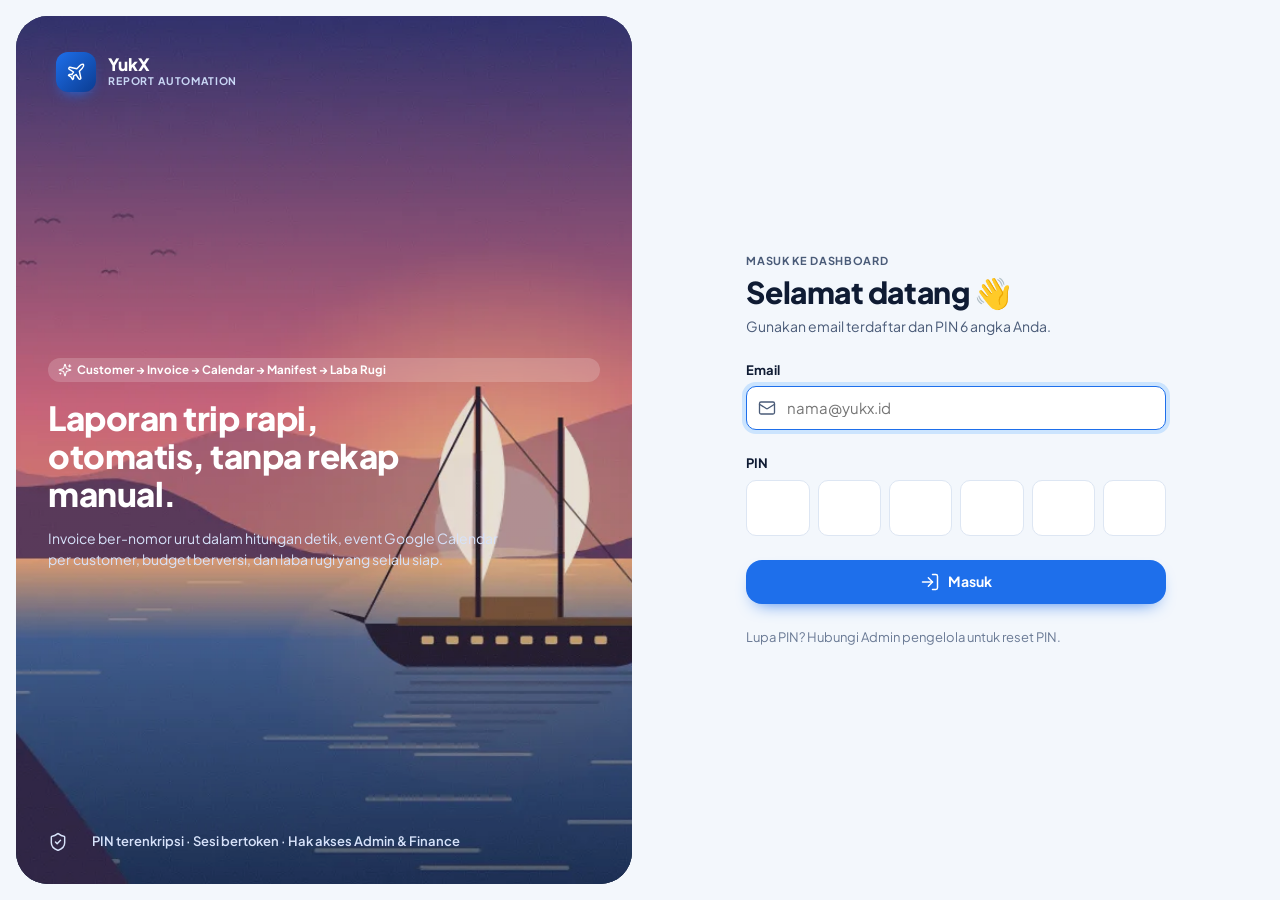
==== index.html @ 89c76a2f "first commit" ====
<!DOCTYPE html>
<html lang="id">
<head>
  <meta charset="utf-8">
  <meta name="viewport" content="width=device-width, initial-scale=1, viewport-fit=cover">
  <meta name="theme-color" content="#1E6FEB">
  <meta name="description" content="Otomatisasi Sistem Laporan YukX — customer, penjualan, invoice, Google Calendar, budget, manifest, rekap & laba rugi.">
  <title>YukX — Report Automation</title>
  <link rel="icon" id="favicon" href="assets/favicon.png">
  <link rel="apple-touch-icon" href="assets/apple-touch-icon.png">
  <!-- Tema terakhir diterapkan SEBELUM CSS lain → tidak ada kedip warna/font -->
  <script>
    (function () {
      try {
        var t = JSON.parse(localStorage.getItem('yukx:tema') || 'null'), r = document.documentElement;
        var g = localStorage.getItem('yukx:gelap');                       // belum memilih → ikuti tema perangkat
        if (g === null ? (!r.getAttribute('data-theme') && matchMedia('(prefers-color-scheme: dark)').matches) || r.getAttribute('data-theme') === 'dark' : JSON.parse(g)) r.setAttribute('data-theme', 'dark'); else r.setAttribute('data-theme', 'light');
        if (t && t.vars) {
          var gelap = r.getAttribute('data-theme') === 'dark';
          Object.keys(t.vars).forEach(function (k) { if (gelap && /--c-(bg|surface|text|text-muted|primary-tint|primary-tint-2|ink|ink-2)$/.test(k)) return; r.style.setProperty(k, t.vars[k]); });
          if (t.title) document.title = t.title;
          if (t.fav) document.getElementById('favicon').href = t.fav;
          (t.fonts || []).forEach(function (f) { if (f && f !== 'Plus Jakarta Sans') document.write('<link rel="stylesheet" href="https://fonts.googleapis.com/css2?family=' + f.replace(/\s/g, '+') + ':wght@400;500;600;700;800&display=swap">'); });
        }
      } catch (e) { }
    })();
  </script>
  <link rel="preconnect" href="https://fonts.googleapis.com">
  <link rel="preconnect" href="https://fonts.gstatic.com" crossorigin>
  <link rel="preconnect" href="https://script.google.com">
  <link rel="preconnect" href="https://script.googleusercontent.com" crossorigin>
  <link rel="stylesheet" href="https://fonts.googleapis.com/css2?family=Plus+Jakarta+Sans:wght@400;500;600;700;800&display=swap">
  <link rel="stylesheet" href="css/style.css?v=1.0.0">
</head>
<body>
  <div id="loader" role="status" aria-live="polite">
    <div class="loader__box">
      <div class="loader__logo"><svg viewBox="0 0 24 24" fill="none" stroke="currentColor" stroke-width="1.9" stroke-linecap="round" stroke-linejoin="round"><path d="M2 22h20"/><path d="M6.36 17.4 4 17l-2-4 1.1-.55a2 2 0 0 1 1.8 0l.17.1a2 2 0 0 0 1.8 0L8 12 5 6l.9-.45a2 2 0 0 1 2.09.2l4.02 3a2 2 0 0 0 2.1.2l4.19-2.06a2.41 2.41 0 0 1 1.73-.17L21 7a1.4 1.4 0 0 1 .87 1.99l-.38.76c-.23.46-.6.84-1.07 1.08L7.58 17.2a2 2 0 0 1-1.22.18Z"/></svg></div>
      <div class="loader__bar"><i></i></div>
      <div class="loader__text">Menyiapkan dashboard…</div>
    </div>
  </div>
  <div id="app" aria-busy="true"></div>
  <div id="toasts" aria-live="polite"></div>

  <script src="js/config.js?v=1.0.0" defer></script>
  <script src="js/icons.js?v=1.0.0" defer></script>
  <script src="js/engine.js?v=1.0.0" defer></script>
  <script src="js/qr.js?v=1.0.0" defer></script>
  <script src="js/core.js?v=1.0.0" defer></script>
  <script src="js/demo.js?v=1.0.0" defer></script>
  <script src="js/ui.js?v=1.0.0" defer></script>
  <script src="js/charts.js?v=1.0.0" defer></script>
  <script src="js/dokumen.js?v=1.0.0" defer></script>
  <script src="js/pages/dashboard.js?v=1.0.0" defer></script>
  <script src="js/pages/customer.js?v=1.0.0" defer></script>
  <script src="js/pages/penjualan.js?v=1.0.0" defer></script>
  <script src="js/pages/invoice.js?v=1.0.0" defer></script>
  <script src="js/pages/budget.js?v=1.0.0" defer></script>
  <script src="js/pages/manifest.js?v=1.0.0" defer></script>
  <script src="js/pages/rekap.js?v=1.0.0" defer></script>
  <script src="js/pages/labarugi.js?v=1.0.0" defer></script>
  <script src="js/pages/wa.js?v=1.0.0" defer></script>
  <script src="js/pages/pengaturan.js?v=1.0.0" defer></script>
  <script src="js/pages/log.js?v=1.0.0" defer></script>
  <script src="js/app.js?v=1.0.0" defer></script>
</body>
</html>
---- css/style.css ----
/* =====================================================================
   YukX — Otomatisasi Sistem Laporan · Design System "Bento Biru Trip"
   Semua nilai visual lewat token (CSS variable) agar ganti palet & font
   oleh Admin langsung berlaku tanpa muat ulang. Radius hanya 10/16/24,
   jarak kelipatan 4 px, teks minimal kontras 4.5:1.
   ===================================================================== */
:root{
  --c-primary:#1E6FEB; --c-primary-dark:#0B3C91; --c-primary-soft:#8EC5FF; --c-primary-hover:#1758BF;
  --c-primary-tint:#E8F1FE; --c-primary-tint-2:#D6E6FD;
  --c-bg:#F3F7FC; --c-surface:#FFFFFF; --c-surface-2:#F7FAFE; --c-text:#0F1B33; --c-text-muted:#4A5B78; --c-text-soft:#6A7A95;
  --c-border:#DDE6F3; --c-border-strong:#C9D6EA; --c-accent:#FFB547;
  --c-ok:#22B07D; --c-ok-text:#13774F; --c-ok-tint:rgba(34,176,125,.12);
  --c-warn:#B45309; --c-warn-tint:rgba(180,83,9,.12);
  --c-danger:#D12F3A; --c-danger-tint:rgba(209,47,58,.11);
  --c-ink:#14213D; --c-ink-2:#1E2B4A; --c-on-ink:#EAF0FF;
  --r-sm:10px; --r-md:16px; --r-lg:24px; --r-pill:999px;
  --s-1:4px; --s-2:8px; --s-3:12px; --s-4:16px; --s-5:24px; --s-6:32px; --s-7:40px; --s-8:48px;
  --font-body:'Plus Jakarta Sans',system-ui,-apple-system,'Segoe UI',sans-serif; --font-head:var(--font-body);
  --shadow-card:0 1px 2px rgba(15,27,51,.06),0 8px 24px rgba(15,27,51,.06);
  --shadow-pop:0 4px 6px -1px rgba(15,27,51,.07),0 16px 32px -4px rgba(15,27,51,.14);
  --shadow-hero:0 10px 30px -8px color-mix(in srgb,var(--c-primary) 55%,transparent);
  --ease:cubic-bezier(.22,.8,.28,1); --ease-spring:cubic-bezier(.34,1.56,.64,1);
  --sidebar-w:260px; --topbar-h:68px;
  --fs-xs:12px; --fs-sm:13px; --fs-md:14px; --fs-lg:16px;
  --fs-h1:clamp(22px,1.6vw + 14px,32px); --fs-stat:clamp(24px,1.1vw + 16px,32px);
  color-scheme:light;
}
:root[data-theme="dark"]{
  --c-bg:#0B1220; --c-surface:#121C2F; --c-surface-2:#16223A; --c-text:#E6ECF7; --c-text-muted:#A5B3CC; --c-text-soft:#8A99B5;
  --c-border:#23314D; --c-border-strong:#2E3E5E; --c-primary-tint:rgba(30,111,235,.16); --c-primary-tint-2:rgba(30,111,235,.26);
  --c-ink:#0E1730; --c-ink-2:#18264A; --c-ok-text:#4FD1A0; --c-warn:#F0A04B; --c-danger:#FF6B74;
  --shadow-card:0 1px 2px rgba(0,0,0,.4),0 8px 24px rgba(0,0,0,.25); --shadow-pop:0 16px 40px rgba(0,0,0,.5);
  color-scheme:dark;
}

/* ---------- Dasar ---------- */
*,*::before,*::after{box-sizing:border-box}
html{scrollbar-gutter:stable;-webkit-text-size-adjust:100%;text-size-adjust:100%}
body{margin:0;background:var(--c-bg);color:var(--c-text);font-family:var(--font-body);font-size:var(--fs-md);line-height:1.5;-webkit-font-smoothing:antialiased;min-height:100dvh;overflow-x:hidden}
h1,h2,h3,h4{font-family:var(--font-head);margin:0;letter-spacing:-.015em;color:var(--c-text)}
h1{font-size:var(--fs-h1);font-weight:800;line-height:1.15}
h2{font-size:clamp(16px,.5vw + 14px,20px);font-weight:700;line-height:1.3}
h3{font-size:16px;font-weight:700}
p{margin:0}
a{color:var(--c-primary);text-decoration:none}
button,input,select,textarea{font:inherit;color:inherit}
img{max-width:100%;display:block}
svg.i{width:20px;height:20px;flex:none;stroke-width:1.75}
.num,.tabular{font-variant-numeric:tabular-nums}
:focus-visible{outline:3px solid color-mix(in srgb,var(--c-primary-soft) 80%,transparent);outline-offset:2px;border-radius:var(--r-sm)}
::selection{background:var(--c-primary);color:#fff}
.sr-only{position:absolute;width:1px;height:1px;overflow:hidden;clip:rect(0 0 0 0);white-space:nowrap}
.label{font-size:11px;font-weight:700;letter-spacing:.06em;text-transform:uppercase;color:var(--c-text-muted)}
.muted{color:var(--c-text-muted)} .soft{color:var(--c-text-soft)} .ok{color:var(--c-ok-text)} .warn{color:var(--c-warn)} .danger{color:var(--c-danger)} .primary{color:var(--c-primary)}
.truncate{white-space:nowrap;overflow:hidden;text-overflow:ellipsis;min-width:0}
.clamp-2{display:-webkit-box;-webkit-line-clamp:2;-webkit-box-orient:vertical;overflow:hidden}
.row{display:flex;align-items:center;gap:var(--s-3);min-width:0}
.row__text{flex:1 1 auto;min-width:0}
.stack{display:flex;flex-direction:column;gap:var(--s-2);min-width:0}
.between{display:flex;align-items:center;justify-content:space-between;gap:var(--s-3);min-width:0}
.wrap{flex-wrap:wrap}
.grow{flex:1 1 auto;min-width:0}
.mono{font-family:ui-monospace,'SF Mono','Cascadia Code',Menlo,monospace;font-size:.92em;letter-spacing:-.01em}
.hide-sm{} .only-sm{display:none}

/* ---------- Loader (fixed di atas app — tidak menggantikan) ---------- */
#loader{position:fixed;inset:0;z-index:9999;display:grid;place-items:center;background:var(--c-bg);transition:opacity .35s var(--ease),visibility .35s}
#loader.out{opacity:0;visibility:hidden;pointer-events:none}
.loader__box{display:flex;flex-direction:column;align-items:center;gap:var(--s-4)}
.loader__logo{width:56px;height:56px;border-radius:var(--r-md);background:linear-gradient(135deg,var(--c-primary),var(--c-primary-dark));display:grid;place-items:center;box-shadow:var(--shadow-hero);animation:pulse 1.4s var(--ease) infinite}
.loader__logo svg{width:28px;height:28px;color:#fff}
.loader__bar{width:140px;height:4px;border-radius:4px;background:var(--c-border);overflow:hidden}
.loader__bar i{display:block;height:100%;width:40%;border-radius:4px;background:var(--c-primary);animation:slide 1.1s var(--ease) infinite}
.loader__text{font-size:var(--fs-sm);color:var(--c-text-muted);font-weight:600}
@keyframes pulse{50%{transform:scale(.94)}}
@keyframes slide{0%{transform:translateX(-110%)}100%{transform:translateX(260%)}}
#app{opacity:0;transform:translateY(6px);transition:opacity .4s var(--ease),transform .4s var(--ease)}
#app.ready{opacity:1;transform:none}

/* ---------- Shell ---------- */
.app{display:grid;grid-template-columns:var(--sidebar-w) minmax(0,1fr);min-height:100dvh}
.sidebar{position:sticky;top:0;height:100dvh;padding:var(--s-4);display:flex;flex-direction:column;gap:var(--s-4);z-index:40}
.sidebar__card{flex:1;background:var(--c-surface);border:1px solid var(--c-border);border-radius:var(--r-lg);box-shadow:var(--shadow-card);display:flex;flex-direction:column;padding:var(--s-4);gap:var(--s-4);min-height:0;overflow:hidden}
.brand{display:flex;align-items:center;gap:var(--s-3);padding:var(--s-1) var(--s-2);min-width:0}
.brand__logo{width:40px;height:40px;border-radius:12px;flex:none;object-fit:cover;background:linear-gradient(135deg,var(--c-primary),var(--c-primary-dark));display:grid;place-items:center;color:#fff;box-shadow:0 6px 14px -6px var(--c-primary)}
.brand__logo img{width:40px;height:40px;border-radius:12px;object-fit:cover}
.brand__name{font-family:var(--font-head);font-weight:800;font-size:17px;line-height:1.1}
.brand__tag{font-size:10.5px;font-weight:700;letter-spacing:.08em;text-transform:uppercase;color:var(--c-text-muted)}
.nav{display:flex;flex-direction:column;gap:2px;overflow-y:auto;min-height:0;margin:0 calc(var(--s-2) * -1);padding:0 var(--s-2)}
.nav__group{margin:var(--s-3) var(--s-3) var(--s-1)}
.nav a{display:flex;align-items:center;gap:var(--s-3);min-height:44px;padding:0 var(--s-3);border-radius:var(--r-md);color:var(--c-text-muted);font-weight:600;font-size:var(--fs-md);transition:background .18s var(--ease),color .18s var(--ease),transform .18s var(--ease);position:relative}
.nav a:hover{background:var(--c-primary-tint);color:var(--c-text)}
.nav a:active{transform:scale(.98)}
.nav a.on{background:var(--c-primary);color:#fff;box-shadow:0 8px 18px -10px var(--c-primary)}
.nav a.on svg{stroke-width:2.1}
.nav a .count{margin-left:auto;min-width:22px;height:22px;padding:0 6px;border-radius:var(--r-pill);background:var(--c-danger);color:#fff;font-size:11px;font-weight:700;display:grid;place-items:center}
.nav a.on .count{background:#fff;color:var(--c-primary)}
.live-card{margin-top:auto;border-radius:var(--r-md);background:var(--c-ink);color:var(--c-on-ink);padding:var(--s-3) var(--s-4);display:flex;flex-direction:column;gap:2px;cursor:pointer;transition:transform .18s var(--ease)}
.live-card:hover{transform:translateY(-2px)}
.live-card .label{color:var(--c-primary-soft)}
.live-card b{font-weight:700;font-size:15px;color:#fff}
.live-card small{color:#B9C6E4;font-size:12px}
.dot{width:8px;height:8px;border-radius:50%;background:var(--c-ok);display:inline-block;flex:none}
.dot.pulse{box-shadow:0 0 0 0 rgba(34,176,125,.6);animation:ping 1.8s infinite}
@keyframes ping{70%{box-shadow:0 0 0 8px rgba(34,176,125,0)}100%{box-shadow:0 0 0 0 rgba(34,176,125,0)}}
.logout{display:flex;align-items:center;justify-content:center;gap:var(--s-2);min-height:44px;border:0;background:none;color:var(--c-danger);font-weight:600;border-radius:var(--r-md);cursor:pointer;transition:background .18s}
.logout:hover{background:var(--c-danger-tint)}

.main{min-width:0;display:flex;flex-direction:column}
.topbar{position:sticky;top:0;z-index:30;height:var(--topbar-h);display:flex;align-items:center;gap:var(--s-4);padding:0 var(--s-5);background:color-mix(in srgb,var(--c-bg) 82%,transparent);backdrop-filter:saturate(1.4) blur(14px);-webkit-backdrop-filter:saturate(1.4) blur(14px);border-bottom:1px solid transparent;transition:border-color .2s}
.topbar.scrolled{border-bottom-color:var(--c-border)}
.search-btn{flex:1;max-width:460px;display:flex;align-items:center;gap:var(--s-2);height:44px;padding:0 var(--s-3);border:1px solid var(--c-border);background:var(--c-surface);border-radius:var(--r-md);color:var(--c-text-muted);cursor:pointer;text-align:left;transition:border-color .18s,box-shadow .18s;min-width:0}
.search-btn:hover{border-color:var(--c-primary-soft);box-shadow:0 0 0 4px var(--c-primary-tint)}
.search-btn span{flex:1}
kbd{font-family:inherit;font-size:11px;font-weight:700;padding:2px 7px;border-radius:6px;background:var(--c-bg);border:1px solid var(--c-border);color:var(--c-text-muted)}
.top-actions{margin-left:auto;display:flex;align-items:center;gap:var(--s-2)}
.icon-btn{position:relative;width:44px;height:44px;display:grid;place-items:center;border-radius:var(--r-md);border:1px solid transparent;background:none;color:var(--c-text-muted);cursor:pointer;transition:background .18s,color .18s,transform .15s}
.icon-btn:hover{background:var(--c-surface);border-color:var(--c-border);color:var(--c-text)}
.icon-btn:active{transform:scale(.94)}
.icon-btn .badge-dot{position:absolute;top:9px;right:9px;min-width:16px;height:16px;padding:0 4px;border-radius:8px;background:var(--c-danger);color:#fff;font-size:10px;font-weight:800;display:grid;place-items:center;border:2px solid var(--c-bg)}
.me{display:flex;align-items:center;gap:var(--s-2);padding:4px 6px 4px 4px;border-radius:var(--r-pill);border:1px solid transparent;background:none;cursor:pointer;transition:background .18s,border-color .18s;min-width:0}
.me:hover{background:var(--c-surface);border-color:var(--c-border)}
.me__txt{display:flex;flex-direction:column;text-align:left;line-height:1.2;min-width:0}
.me__txt b{font-size:var(--fs-sm)} .me__txt small{font-size:11.5px;color:var(--c-primary);font-weight:700}
.avatar{width:36px;height:36px;border-radius:50%;flex:none;display:grid;place-items:center;font-weight:800;font-size:13px;background:var(--c-primary-tint-2);color:var(--c-primary-dark);overflow:hidden}
.avatar img{width:100%;height:100%;object-fit:cover}
.avatar.lg{width:64px;height:64px;font-size:22px;border-radius:18px}
.avatar.sm{width:30px;height:30px;font-size:11px}
:root[data-theme="dark"] .avatar{color:var(--c-primary-soft)}
.av-1{background:#E3EDFF;color:#1648A8}.av-2{background:#FDEBDD;color:#9A4310}.av-3{background:#E1F5EC;color:#11684A}.av-4{background:#F1E7FB;color:#6A2D9A}.av-5{background:#FFF2CC;color:#7A5300}.av-6{background:#FDE4E6;color:#A21F2B}
:root[data-theme="dark"] [class*="av-"]{filter:saturate(.9) brightness(.92)}

#view{padding:var(--s-2) var(--s-5) var(--s-7);min-width:0;flex:1}
.page-head{display:flex;flex-wrap:wrap;align-items:flex-end;justify-content:space-between;gap:var(--s-4);margin-bottom:var(--s-5)}
.page-head__txt{min-width:0;flex:1 1 380px;display:flex;flex-direction:column;gap:var(--s-1)}
.page-head__txt p{color:var(--c-text-muted);max-width:68ch}
.crumbs{display:flex;align-items:center;gap:6px;flex-wrap:wrap}
.crumbs .label:last-child{color:var(--c-primary)}
.toolbar{display:flex;flex-wrap:wrap;gap:var(--s-2);align-items:center}

/* ---------- Bento & kartu ---------- */
.bento{display:grid;gap:var(--s-4);grid-template-columns:repeat(auto-fit,minmax(min(100%,220px),1fr))}
.grid-12{display:grid;gap:var(--s-4);grid-template-columns:repeat(12,minmax(0,1fr))}
.span-3{grid-column:span 3}.span-4{grid-column:span 4}.span-5{grid-column:span 5}.span-6{grid-column:span 6}.span-7{grid-column:span 7}.span-8{grid-column:span 8}.span-9{grid-column:span 9}.span-12{grid-column:span 12}
.card{background:var(--c-surface);border:1px solid var(--c-border);border-radius:var(--r-lg);padding:var(--s-5);box-shadow:var(--shadow-card);min-width:0;position:relative}
.card--flat{box-shadow:none}
.card--tight{padding:var(--s-4)}
.card--pad0{padding:0;overflow:hidden}
.card__head{display:flex;align-items:flex-start;justify-content:space-between;gap:var(--s-3);margin-bottom:var(--s-4);min-width:0}
.card__title{display:flex;flex-direction:column;gap:2px;min-width:0}
.card__title h2,.card__title h3{display:flex;align-items:center;gap:var(--s-2)}
.card__title p{color:var(--c-text-muted);font-size:var(--fs-sm)}
.lift{transition:transform .2s var(--ease),box-shadow .2s var(--ease),border-color .2s}
.lift:hover{transform:translateY(-3px);box-shadow:var(--shadow-pop);border-color:var(--c-border-strong)}
.press:active{transform:scale(.985)}
.ic-box{width:44px;height:44px;border-radius:14px;display:grid;place-items:center;flex:none;background:var(--c-primary-tint);color:var(--c-primary)}
.ic-box.warn{background:var(--c-warn-tint);color:var(--c-warn)} .ic-box.ok{background:var(--c-ok-tint);color:var(--c-ok-text)} .ic-box.danger{background:var(--c-danger-tint);color:var(--c-danger)}

.stat{display:flex;flex-direction:column;justify-content:space-between;gap:var(--s-3);min-height:156px}
.stat__top{display:flex;justify-content:space-between;gap:var(--s-3);align-items:flex-start;min-width:0}
.stat__title{display:flex;flex-direction:column;gap:2px;min-width:0}
.stat__title b{font-size:15px;font-weight:700;line-height:1.3}
.stat__val{font-family:var(--font-head);font-size:var(--fs-stat);font-weight:800;letter-spacing:-.02em;line-height:1.1;font-variant-numeric:tabular-nums;white-space:nowrap;overflow:hidden;text-overflow:ellipsis}
.stat__val small{font-size:15px;font-weight:600;color:var(--c-text-muted);letter-spacing:0}
.stat__foot{display:flex;align-items:center;justify-content:space-between;gap:var(--s-2);flex-wrap:wrap;font-size:var(--fs-sm);color:var(--c-text-muted)}
.stat--hero{background:radial-gradient(120% 120% at 100% 0%,color-mix(in srgb,var(--c-primary-soft) 45%,transparent),transparent 55%),linear-gradient(140deg,var(--c-primary),color-mix(in srgb,var(--c-primary) 70%,var(--c-primary-dark)));border-color:transparent;color:#fff;box-shadow:var(--shadow-hero);overflow:hidden}
.stat--hero::after{content:"";position:absolute;right:-40px;bottom:-60px;width:180px;height:180px;border-radius:50%;border:28px solid rgba(255,255,255,.07)}
.stat--hero .label,.stat--hero .stat__title b,.stat--hero .stat__foot{color:rgba(255,255,255,.92)}
.stat--hero .stat__val{color:#fff}
.round-ic{width:40px;height:40px;border-radius:50%;display:grid;place-items:center;flex:none;background:rgba(255,255,255,.18);color:#fff;transition:transform .2s var(--ease)}
.stat--hero:hover .round-ic{transform:rotate(45deg)}
.stat--ink{background:linear-gradient(160deg,var(--c-ink-2),var(--c-ink));border-color:transparent;color:var(--c-on-ink)}
.stat--ink h2,.stat--ink h3,.stat--ink b{color:#fff}
.stat--ink .label{color:var(--c-primary-soft)}
.stat--ink .muted{color:#B5C3E3}

/* ---------- Badge / chip / pill ---------- */
.badge{display:inline-flex;align-items:center;gap:5px;height:24px;padding:0 10px;border-radius:var(--r-pill);font-size:11.5px;font-weight:700;white-space:nowrap;background:var(--c-primary-tint);color:var(--c-primary-dark);max-width:100%}
:where(:root[data-theme="dark"]) .badge{color:var(--c-primary-soft)}
.badge svg{width:14px;height:14px}
.badge.ok{background:var(--c-ok-tint);color:var(--c-ok-text)} .badge.warn{background:var(--c-warn-tint);color:var(--c-warn)} .badge.danger{background:var(--c-danger-tint);color:var(--c-danger)}
.badge.neutral{background:var(--c-bg);color:var(--c-text-muted);border:1px solid var(--c-border)} .badge.solid{background:var(--c-primary);color:#fff} .badge.ink{background:var(--c-ink);color:#fff}
.badge.glass{background:rgba(255,255,255,.18);color:#fff;backdrop-filter:blur(6px)}
.badge.accent{background:var(--c-accent);color:#3B2600}
.badge .dot{width:6px;height:6px}
.chips{display:flex;gap:var(--s-2);flex-wrap:wrap}
.chip{display:inline-flex;align-items:center;gap:6px;min-height:36px;padding:0 14px;border-radius:var(--r-pill);border:1px solid var(--c-border);background:var(--c-surface);color:var(--c-text-muted);font-weight:600;font-size:var(--fs-sm);cursor:pointer;white-space:nowrap;transition:all .18s var(--ease)}
.chip:hover{border-color:var(--c-primary-soft);color:var(--c-text)}
.chip:active{transform:scale(.96)}
.chip.on{background:var(--c-primary);border-color:var(--c-primary);color:#fff;box-shadow:0 6px 14px -8px var(--c-primary)}
.chip .n{font-size:11px;padding:1px 7px;border-radius:var(--r-pill);background:var(--c-bg);color:var(--c-text-muted)}
.chip.on .n{background:rgba(255,255,255,.22);color:#fff}
.chips-scroll{display:flex;gap:var(--s-2);overflow-x:auto;scrollbar-width:none;padding-bottom:2px;margin-bottom:-2px}
.chips-scroll::-webkit-scrollbar{display:none}
.status-pill{display:inline-flex;align-items:center;gap:6px;height:36px;padding:0 14px;border-radius:var(--r-pill);background:var(--c-surface);border:1px solid var(--c-border);font-size:var(--fs-sm);font-weight:600;white-space:nowrap}

/* ---------- Tombol ---------- */
.btn{display:inline-flex;align-items:center;justify-content:center;gap:var(--s-2);min-height:44px;padding:0 var(--s-4);border-radius:var(--r-md);border:1px solid transparent;font-weight:700;font-size:var(--fs-md);white-space:nowrap;cursor:pointer;transition:background .18s var(--ease),color .18s,box-shadow .18s,transform .15s var(--ease),border-color .18s;text-decoration:none;user-select:none;-webkit-tap-highlight-color:transparent}
.btn:hover{transform:translateY(-1px)}
.btn:active{transform:scale(.97)}
.btn[disabled],.btn.is-disabled{opacity:.5;pointer-events:none}
.btn--primary{background:var(--c-primary);color:#fff;box-shadow:0 8px 18px -10px var(--c-primary)}
.btn--primary:hover{background:var(--c-primary-hover);box-shadow:0 12px 22px -10px var(--c-primary)}
.btn--soft{background:var(--c-primary-tint);color:var(--c-primary-dark);border-color:var(--c-primary-tint-2)}
:root[data-theme="dark"] .btn--soft{color:var(--c-primary-soft)}
.btn--soft:hover{background:var(--c-primary-tint-2)}
.btn--ghost{background:var(--c-surface);color:var(--c-text);border-color:var(--c-border)}
.btn--ghost:hover{border-color:var(--c-border-strong);background:var(--c-surface-2)}
.btn--plain{background:none;color:var(--c-text-muted)} .btn--plain:hover{color:var(--c-text);background:var(--c-primary-tint)}
.btn--danger{background:var(--c-danger);color:#fff} .btn--danger-ghost{background:var(--c-danger-tint);color:var(--c-danger)}
.btn--ok{background:var(--c-ok);color:#06301F} .btn--ok:hover{filter:brightness(1.05)}
.btn--white{background:#fff;color:var(--c-ink);}
.btn--sm{min-height:36px;padding:0 12px;font-size:var(--fs-sm);border-radius:var(--r-sm)}
.btn--block{width:100%}
.btn--icon{width:44px;padding:0}
.btn--sm.btn--icon{width:36px}
.btn .spin{animation:spin 1s linear infinite}
@keyframes spin{to{transform:rotate(360deg)}}
.btn.loading{pointer-events:none;opacity:.85}
.seg{display:inline-grid;grid-auto-flow:column;grid-auto-columns:1fr;gap:4px;padding:4px;background:var(--c-bg);border:1px solid var(--c-border);border-radius:var(--r-md)}
.seg button{min-height:36px;padding:0 14px;border:0;border-radius:12px;background:none;color:var(--c-text-muted);font-weight:700;font-size:var(--fs-sm);cursor:pointer;white-space:nowrap;display:inline-flex;align-items:center;justify-content:center;gap:6px;transition:all .18s var(--ease)}
.seg button:hover{color:var(--c-text)}
.seg button.on{background:var(--c-surface);color:var(--c-primary);box-shadow:0 1px 2px rgba(15,27,51,.1),0 4px 10px -4px rgba(15,27,51,.15)}
.seg--primary button.on{background:var(--c-primary);color:#fff}
.seg--block{display:grid;width:100%}

/* ---------- Form ---------- */
.form{display:grid;grid-template-columns:repeat(2,minmax(0,1fr));gap:var(--s-4)}
.field{display:flex;flex-direction:column;gap:6px;min-width:0}
.field--full{grid-column:1 / -1}
.field > label,.field-label{font-size:var(--fs-sm);font-weight:700;color:var(--c-text);display:flex;justify-content:space-between;gap:var(--s-2)}
.field .req{color:var(--c-danger)}
.field .help{font-size:12px;color:var(--c-text-muted)}
.field .err{font-size:12px;color:var(--c-danger);font-weight:600}
.input,.select,.textarea{width:100%;min-height:44px;padding:0 var(--s-3);border:1px solid var(--c-border);border-radius:var(--r-sm);background:var(--c-surface);color:var(--c-text);font-size:15px;transition:border-color .15s,box-shadow .15s;min-width:0}
.textarea{padding:var(--s-3);min-height:96px;resize:vertical;line-height:1.5}
.select{appearance:none;-webkit-appearance:none;padding-right:38px;background-image:url("data:image/svg+xml,%3Csvg xmlns='http://www.w3.org/2000/svg' width='20' height='20' viewBox='0 0 24 24' fill='none' stroke='%234A5B78' stroke-width='2' stroke-linecap='round' stroke-linejoin='round'%3E%3Cpath d='m6 9 6 6 6-6'/%3E%3C/svg%3E");background-repeat:no-repeat;background-position:right 10px center;cursor:pointer}
.input:hover,.select:hover,.textarea:hover{border-color:var(--c-border-strong)}
.input:focus,.select:focus,.textarea:focus{outline:none;border-color:var(--c-primary);box-shadow:0 0 0 4px color-mix(in srgb,var(--c-primary-soft) 40%,transparent)}
.input.is-err{border-color:var(--c-danger)}
.input-ic{position:relative;min-width:0}
.input-ic > svg{position:absolute;left:12px;top:50%;transform:translateY(-50%);color:var(--c-text-muted);pointer-events:none;width:18px;height:18px}
.input-ic .input{padding-left:40px}
.input-group{display:flex;min-width:0}
.input-group .addon{display:flex;align-items:center;padding:0 12px;border:1px solid var(--c-border);border-right:0;border-radius:var(--r-sm) 0 0 var(--r-sm);background:var(--c-bg);color:var(--c-text-muted);font-weight:700;font-size:var(--fs-sm)}
.input-group .input{border-radius:0 var(--r-sm) var(--r-sm) 0}
.check{display:flex;align-items:center;gap:10px;min-height:44px;cursor:pointer;font-weight:600}
.check input{width:20px;height:20px;accent-color:var(--c-primary)}
.switch{position:relative;display:inline-flex;align-items:center;gap:var(--s-3);cursor:pointer;min-height:44px;font-weight:600}
.switch input{position:absolute;opacity:0;width:0;height:0}
.switch .track{width:46px;height:26px;border-radius:13px;background:var(--c-border-strong);position:relative;transition:background .2s;flex:none}
.switch .track::after{content:"";position:absolute;top:3px;left:3px;width:20px;height:20px;border-radius:50%;background:#fff;box-shadow:0 1px 3px rgba(0,0,0,.25);transition:transform .25s var(--ease-spring)}
.switch input:checked + .track{background:var(--c-ok)}
.switch input:checked + .track::after{transform:translateX(20px)}
.switch input:focus-visible + .track{outline:3px solid var(--c-primary-soft);outline-offset:2px}
.pin-boxes{display:grid;grid-template-columns:repeat(6,minmax(0,1fr));gap:var(--s-2)}
.pin-boxes input{height:56px;text-align:center;font-size:24px;font-weight:800;border:1px solid var(--c-border);border-radius:var(--r-sm);background:var(--c-surface);min-width:0;transition:border-color .15s,box-shadow .15s,transform .15s}
.pin-boxes input:focus{outline:none;border-color:var(--c-primary);box-shadow:0 0 0 4px color-mix(in srgb,var(--c-primary-soft) 40%,transparent);transform:translateY(-2px)}
.shake{animation:shake .4s}
@keyframes shake{20%,60%{transform:translateX(-6px)}40%,80%{transform:translateX(6px)}}
.drop{border:2px dashed var(--c-border-strong);border-radius:var(--r-md);padding:var(--s-5);display:flex;flex-direction:column;align-items:center;gap:var(--s-2);text-align:center;color:var(--c-text-muted);cursor:pointer;transition:all .2s;background:var(--c-surface-2)}
.drop:hover,.drop.over{border-color:var(--c-primary);background:var(--c-primary-tint);color:var(--c-primary)}

/* ---------- Tabel → kartu di ponsel ---------- */
.table-wrap{overflow-x:auto;border-radius:var(--r-lg);border:1px solid var(--c-border);background:var(--c-surface)}
.card .table-wrap{border-radius:var(--r-md)}
.card--pad0 .table-wrap{border:0;border-radius:0}
table{width:100%;border-collapse:collapse;min-width:680px}
thead th{position:sticky;top:0;background:var(--c-surface-2);font-size:11px;font-weight:700;letter-spacing:.06em;text-transform:uppercase;color:var(--c-text-muted);text-align:left;padding:12px var(--s-4);border-bottom:1px solid var(--c-border);white-space:nowrap}
tbody td{padding:14px var(--s-4);border-bottom:1px solid var(--c-border);vertical-align:middle;font-size:var(--fs-md)}
tbody tr{transition:background .15s}
tbody tr:hover{background:color-mix(in srgb,var(--c-primary) 4%,transparent)}
tbody tr.click{cursor:pointer}
tbody tr:last-child td{border-bottom:0}
tfoot td{padding:14px var(--s-4);background:var(--c-primary-tint);font-weight:800;border-top:1px solid var(--c-border)}
td.num,th.num{text-align:right;font-variant-numeric:tabular-nums;white-space:nowrap}
td.center,th.center{text-align:center}
td .sub{display:block;font-size:12px;color:var(--c-text-muted);font-weight:500}
.cell-main{display:flex;align-items:center;gap:var(--s-3);min-width:0}
.cell-main b{display:block;font-weight:700}
.row-group td{background:var(--c-primary-tint);font-weight:800;color:var(--c-primary-dark);font-size:var(--fs-sm)}
:root[data-theme="dark"] .row-group td{color:var(--c-primary-soft)}
.empty{display:flex;flex-direction:column;align-items:center;gap:var(--s-2);padding:var(--s-7) var(--s-4);text-align:center;color:var(--c-text-muted)}
.empty .ic-box{width:56px;height:56px;border-radius:18px}
.empty b{color:var(--c-text);font-size:15px}

/* ---------- Progress ---------- */
.progress{height:8px;border-radius:8px;background:var(--c-primary-tint);overflow:hidden}
.progress > i{display:block;height:100%;border-radius:8px;background:var(--c-primary);transform-origin:left;animation:grow-x .8s var(--ease) both}
.progress.ok > i{background:var(--c-ok)} .progress.warn > i{background:var(--c-warn)} .progress.thin{height:6px}
@keyframes grow-x{from{transform:scaleX(0)}}

/* ---------- Tabs ---------- */
.tabs{display:flex;gap:var(--s-1);border-bottom:1px solid var(--c-border);margin-bottom:var(--s-4);overflow-x:auto;scrollbar-width:none}
.tabs::-webkit-scrollbar{display:none}
.tabs button{position:relative;min-height:44px;padding:0 var(--s-3);border:0;background:none;color:var(--c-text-muted);font-weight:700;font-size:var(--fs-sm);cursor:pointer;white-space:nowrap;display:inline-flex;align-items:center;gap:6px;transition:color .18s}
.tabs button:hover{color:var(--c-text)}
.tabs button.on{color:var(--c-primary)}
.tabs button.on::after{content:"";position:absolute;left:8px;right:8px;bottom:-1px;height:3px;border-radius:3px 3px 0 0;background:var(--c-primary);animation:grow-x .3s var(--ease)}

/* ---------- Modal / sheet / drawer ---------- */
.scrim{position:fixed;inset:0;z-index:200;background:rgba(15,27,51,.42);backdrop-filter:blur(8px);-webkit-backdrop-filter:blur(8px);opacity:0;transition:opacity .25s var(--ease)}
.scrim.show{opacity:1}
.modal{position:fixed;z-index:210;left:50%;top:50%;width:min(640px,calc(100vw - 32px));max-height:calc(100dvh - 48px);display:flex;flex-direction:column;background:var(--c-surface);border:1px solid var(--c-border);border-radius:var(--r-lg);box-shadow:var(--shadow-pop);transform:translate(-50%,-46%) scale(.97);opacity:0;transition:transform .3s var(--ease),opacity .25s var(--ease)}
.modal.show{transform:translate(-50%,-50%) scale(1);opacity:1}
.modal--lg{width:min(920px,calc(100vw - 32px))} .modal--xl{width:min(1120px,calc(100vw - 32px))} .modal--sm{width:min(440px,calc(100vw - 32px))}
.modal__head{display:flex;align-items:flex-start;justify-content:space-between;gap:var(--s-3);padding:var(--s-5) var(--s-5) var(--s-3)}
.modal__head h2{font-size:19px}
.modal__head p{color:var(--c-text-muted);font-size:var(--fs-sm);margin-top:2px}
.modal__body{padding:var(--s-2) var(--s-5) var(--s-5);overflow-y:auto;min-height:0}
.modal__foot{display:flex;flex-wrap:wrap;justify-content:flex-end;gap:var(--s-2);padding:var(--s-4) var(--s-5);border-top:1px solid var(--c-border);background:var(--c-surface-2);border-radius:0 0 var(--r-lg) var(--r-lg)}
.grabber{display:none}
.drawer{position:fixed;z-index:210;top:0;right:0;bottom:0;width:min(480px,100vw);background:var(--c-bg);border-left:1px solid var(--c-border);box-shadow:var(--shadow-pop);display:flex;flex-direction:column;transform:translateX(104%);transition:transform .35s var(--ease)}
.drawer.show{transform:none}
.drawer__body{flex:1;overflow-y:auto;padding:var(--s-4);display:flex;flex-direction:column;gap:var(--s-3);min-height:0}
.drawer__head{background:var(--c-surface);padding:var(--s-5);border-bottom:1px solid var(--c-border)}
.drawer__foot{display:flex;gap:var(--s-2);padding:var(--s-4);border-top:1px solid var(--c-border);background:var(--c-surface)}
.drawer__foot .btn{flex:1}
.popover{position:fixed;z-index:220;min-width:260px;max-width:min(380px,calc(100vw - 24px));background:var(--c-surface);border:1px solid var(--c-border);border-radius:var(--r-md);box-shadow:var(--shadow-pop);padding:var(--s-2);opacity:0;transform:translateY(-6px) scale(.98);transform-origin:top right;transition:opacity .18s,transform .2s var(--ease)}
.popover.show{opacity:1;transform:none}
.menu-item{display:flex;align-items:center;gap:var(--s-3);width:100%;min-height:44px;padding:0 var(--s-3);border:0;background:none;border-radius:var(--r-sm);cursor:pointer;text-align:left;font-weight:600;color:var(--c-text);transition:background .15s}
.menu-item:hover{background:var(--c-primary-tint)}
.menu-item.danger{color:var(--c-danger)}

/* ---------- Toast ---------- */
#toasts{position:fixed;z-index:300;right:var(--s-5);bottom:var(--s-5);display:flex;flex-direction:column;gap:var(--s-2);align-items:flex-end;pointer-events:none}
.toast{pointer-events:auto;display:flex;align-items:flex-start;gap:var(--s-3);max-width:min(420px,calc(100vw - 32px));padding:14px var(--s-4);border-radius:var(--r-md);background:var(--c-ink);color:#fff;box-shadow:var(--shadow-pop);animation:toast-in .35s var(--ease-spring) both;font-size:var(--fs-md);font-weight:600}
.toast.out{animation:toast-out .25s var(--ease) both}
.toast svg{flex:none;margin-top:1px}
.toast.ok svg{color:#4FD1A0} .toast.err svg{color:#FF8A92} .toast.warn svg{color:#FFC27A} .toast.info svg{color:var(--c-primary-soft)}
@keyframes toast-in{from{opacity:0;transform:translateY(16px) scale(.96)}}
@keyframes toast-out{to{opacity:0;transform:translateY(10px)}}

/* ---------- Command palette ---------- */
.cmdk{position:fixed;z-index:230;left:50%;top:12vh;width:min(620px,calc(100vw - 24px));transform:translateX(-50%) translateY(-8px);opacity:0;background:var(--c-surface);border:1px solid var(--c-border);border-radius:var(--r-lg);box-shadow:var(--shadow-pop);overflow:hidden;transition:opacity .2s,transform .25s var(--ease)}
.cmdk.show{opacity:1;transform:translateX(-50%)}
.cmdk__input{display:flex;align-items:center;gap:var(--s-3);padding:0 var(--s-4);border-bottom:1px solid var(--c-border)}
.cmdk__input input{flex:1;height:56px;border:0;background:none;font-size:16px;outline:none;min-width:0}
.cmdk__list{max-height:min(60vh,460px);overflow-y:auto;padding:var(--s-2)}
.cmdk__item{display:flex;align-items:center;gap:var(--s-3);min-height:48px;padding:6px var(--s-3);border-radius:var(--r-sm);cursor:pointer;min-width:0}
.cmdk__item.on,.cmdk__item:hover{background:var(--c-primary-tint)}
.cmdk__item small{color:var(--c-text-muted)}
.cmdk__group{padding:var(--s-2) var(--s-3) 4px}

/* ---------- Bottom nav (ponsel) ---------- */
.bottom-nav{display:none}
.mobile-top{display:none}

/* ---------- Grafik ---------- */
.chart-box{position:relative;width:100%;aspect-ratio:16/8;min-height:200px}
.chart-box svg{width:100%;height:100%;overflow:visible}
.bar-grow{transform-box:fill-box;transform-origin:bottom;animation:grow-y .9s var(--ease) both}
@keyframes grow-y{from{transform:scaleY(0)}}
.legend{display:flex;flex-wrap:wrap;gap:var(--s-4);font-size:12.5px;font-weight:600;color:var(--c-text-muted)}
.legend i{display:inline-block;width:12px;height:12px;border-radius:4px;margin-right:6px;vertical-align:-1px}
.gauge{display:flex;flex-direction:column;align-items:center}
.gauge svg{width:100%;max-width:240px;height:auto}
.gauge__val{margin-top:-58px;text-align:center}
.gauge__val b{font-family:var(--font-head);font-size:34px;font-weight:800;letter-spacing:-.02em;font-variant-numeric:tabular-nums}
.chart-tip{position:absolute;pointer-events:none;background:var(--c-ink);color:#fff;font-size:12px;font-weight:600;padding:8px 10px;border-radius:10px;box-shadow:var(--shadow-pop);transform:translate(-50%,-110%);white-space:nowrap;opacity:0;transition:opacity .15s;z-index:5}
.chart-tip.show{opacity:1}
.hbar{display:flex;flex-direction:column;gap:6px}
.hbar__top{display:flex;justify-content:space-between;gap:var(--s-2);font-size:var(--fs-sm);font-weight:600;min-width:0}

/* ---------- Kanban ---------- */
.kanban{display:grid;grid-template-columns:repeat(4,minmax(260px,1fr));gap:var(--s-4);align-items:start;overflow-x:auto;padding-bottom:var(--s-2)}
.kcol{display:flex;flex-direction:column;gap:var(--s-3);min-width:0;border-radius:var(--r-lg);padding:var(--s-2);transition:background .2s,outline-color .2s;outline:2px dashed transparent;outline-offset:-2px}
.kcol.over{background:var(--c-primary-tint);outline-color:var(--c-primary-soft)}
.kcol__head{display:flex;align-items:center;gap:var(--s-2);background:var(--c-surface);border:1px solid var(--c-border);border-radius:var(--r-md);padding:var(--s-3) var(--s-4);box-shadow:var(--shadow-card)}
.kcol__head b{flex:1;font-size:15px}
.kcol__head .n{min-width:24px;height:24px;border-radius:12px;display:grid;place-items:center;font-size:12px;font-weight:800;background:var(--c-bg)}
.kcol__head small{font-weight:700;color:var(--c-text-muted);font-variant-numeric:tabular-nums;white-space:nowrap}
.kcard{background:var(--c-surface);border:1px solid var(--c-border);border-radius:var(--r-lg);padding:var(--s-4);box-shadow:var(--shadow-card);display:flex;flex-direction:column;gap:var(--s-3);cursor:grab;transition:transform .2s var(--ease),box-shadow .2s,opacity .2s;min-width:0}
.kcard:hover{transform:translateY(-2px);box-shadow:var(--shadow-pop)}
.kcard.dragging{opacity:.45;transform:rotate(1.5deg) scale(.98)}
.kcard.flash{animation:flash 1.2s var(--ease)}
@keyframes flash{0%{box-shadow:0 0 0 0 color-mix(in srgb,var(--c-primary) 50%,transparent)}100%{box-shadow:0 0 0 14px transparent}}
.kv{display:grid;grid-template-columns:auto 1fr;gap:4px var(--s-3);font-size:var(--fs-sm);background:var(--c-surface-2);border:1px solid var(--c-border);border-radius:var(--r-md);padding:var(--s-3)}
.kv dt{color:var(--c-text-muted)} .kv dd{margin:0;text-align:right;font-weight:700;font-variant-numeric:tabular-nums;white-space:nowrap}
.note{display:flex;align-items:flex-start;gap:var(--s-2);padding:10px var(--s-3);border-radius:var(--r-md);font-size:var(--fs-sm);font-weight:600;background:var(--c-primary-tint);color:var(--c-primary-dark)}
:where(:root[data-theme="dark"]) .note{color:var(--c-primary-soft)}
.note.warn{background:var(--c-warn-tint);color:var(--c-warn)} .note.ok{background:var(--c-ok-tint);color:var(--c-ok-text)} .note.danger{background:var(--c-danger-tint);color:var(--c-danger)}
.note svg{width:18px;height:18px;flex:none;margin-top:1px}

/* ---------- Timeline ---------- */
.timeline{display:flex;flex-direction:column;position:relative;padding-left:22px}
.timeline::before{content:"";position:absolute;left:7px;top:6px;bottom:6px;width:2px;background:var(--c-border)}
.tl{position:relative;padding:0 0 var(--s-4)}
.tl::before{content:"";position:absolute;left:-20px;top:4px;width:14px;height:14px;border-radius:50%;background:var(--c-surface);border:3px solid var(--c-primary-soft)}
.tl.on::before{border-color:var(--c-ok);background:var(--c-ok)}
.tl.mute::before{border-color:var(--c-border-strong)}
.tl b{font-size:var(--fs-md)} .tl small{display:block;color:var(--c-text-muted);font-size:12px}
.quote{margin-top:6px;padding:10px 12px;border-radius:var(--r-sm);background:var(--c-surface-2);border:1px solid var(--c-border);font-size:var(--fs-sm);color:var(--c-text-muted)}

/* ---------- Kartu trip & foto ---------- */
.trip-thumb{width:56px;height:56px;border-radius:14px;object-fit:cover;flex:none;background:var(--c-primary-tint)}
.trip-thumb.sm{width:40px;height:40px;border-radius:12px}
.trip-thumb.lg{width:100%;height:auto;aspect-ratio:3/2;border-radius:var(--r-md)}
.countdown{display:grid;grid-template-columns:1fr auto 1fr auto 1fr;align-items:center;gap:var(--s-2);background:rgba(255,255,255,.06);border:1px solid rgba(255,255,255,.1);border-radius:var(--r-md);padding:var(--s-3)}
.countdown div{display:flex;flex-direction:column;align-items:center}
.countdown b{font-family:var(--font-head);font-size:30px;font-weight:800;color:#fff;font-variant-numeric:tabular-nums;line-height:1}
.countdown small{font-size:10.5px;font-weight:700;letter-spacing:.08em;color:#AFC0E6;margin-top:4px}
.countdown .sep{color:var(--c-primary-soft);font-weight:800;font-size:22px;animation:blink 1s steps(2) infinite}
@keyframes blink{50%{opacity:.25}}
.hatch{background-image:repeating-linear-gradient(135deg,color-mix(in srgb,var(--c-primary) 30%,transparent) 0 2px,transparent 2px 7px)}

/* ---------- Kertas A4 (invoice/manifest) ---------- */
.paper-stage{background:color-mix(in srgb,var(--c-primary-tint-2) 60%,var(--c-bg));border-radius:28px;padding:var(--s-5);overflow:auto;display:flex;justify-content:center;min-height:400px}
.paper{width:794px;max-width:none;background:#fff;color:#0F1B33;border-radius:12px;box-shadow:0 20px 50px -20px rgba(15,27,51,.35);padding:48px 52px;font-size:13px;line-height:1.5;position:relative;transform-origin:top center;transition:transform .25s var(--ease)}
.paper *{color:inherit}
.paper .muted{color:#4A5B78}
.paper h1{font-size:34px;letter-spacing:.02em;color:#0F1B33}
.paper table{min-width:0;font-size:12.5px}
.paper thead th{position:static;background:#EAF2FF;color:#0F1B33;padding:9px 12px}
.paper tbody td{padding:10px 12px;border-bottom:1px solid #E6ECF5}
.paper .wm{position:absolute;right:56px;top:150px;font-size:76px;font-weight:900;letter-spacing:.12em;color:#1E6FEB;opacity:.05;transform:rotate(-15deg);pointer-events:none}
.paper .box{background:#F5F8FD;border-radius:12px;padding:14px}
.paper .tot{background:#EAF2FF;border-radius:12px;padding:12px 14px}
.paper .stamp{width:64px;height:64px;border-radius:50%;border:2px dashed rgba(30,111,235,.45);display:grid;place-items:center;text-align:center;font-size:7px;font-weight:900;color:#1E6FEB;transform:rotate(-12deg)}
.paper .lunas{position:absolute;right:64px;top:176px;border:3px solid #22B07D;color:#16855C;font-weight:900;font-size:20px;letter-spacing:.15em;padding:4px 14px;border-radius:10px;transform:rotate(8deg);opacity:.85}
.qr svg{width:84px;height:84px}

/* ---------- Skeleton ---------- */
.sk{position:relative;overflow:hidden;background:var(--c-border);border-radius:var(--r-sm)}
.sk::after{content:"";position:absolute;inset:0;background:linear-gradient(90deg,transparent,rgba(255,255,255,.55),transparent);animation:shimmer 1.3s infinite;transform:translateX(-100%)}
@keyframes shimmer{to{transform:translateX(100%)}}

/* ---------- Login ---------- */
.login{min-height:100dvh;display:grid;grid-template-columns:minmax(0,1.05fr) minmax(0,1fr);gap:0}
.login__art{position:relative;margin:var(--s-4);border-radius:32px;overflow:hidden;background:var(--c-ink);color:#fff;display:flex;flex-direction:column;justify-content:space-between;padding:var(--s-6);min-height:calc(100dvh - 32px)}
.login__art img.bg{position:absolute;inset:0;width:100%;height:100%;object-fit:cover;opacity:.9}
.login__art::after{content:"";position:absolute;inset:0;background:linear-gradient(180deg,rgba(11,27,61,.15),rgba(11,27,61,.82))}
.login__art > *{position:relative;z-index:1}
.login__art h1{color:#fff;font-size:clamp(28px,2.6vw,44px);max-width:16ch}
.login__art p{color:#D7E2FA;max-width:46ch}
.login__form{display:flex;align-items:center;justify-content:center;padding:var(--s-6) var(--s-5)}
.login__card{width:min(420px,100%);display:flex;flex-direction:column;gap:var(--s-5)}
.demo-acc{display:grid;grid-template-columns:1fr 1fr;gap:var(--s-2)}
.demo-acc button{display:flex;align-items:center;gap:var(--s-2);text-align:left;padding:var(--s-3);border:1px solid var(--c-border);border-radius:var(--r-md);background:var(--c-surface);cursor:pointer;transition:all .18s var(--ease);min-width:0}
.demo-acc button:hover{border-color:var(--c-primary);transform:translateY(-2px);box-shadow:var(--shadow-card)}
.demo-banner{display:flex;align-items:center;gap:var(--s-2);justify-content:center;padding:6px var(--s-3);background:var(--c-accent);color:#3B2600;font-size:12.5px;font-weight:700;text-align:center}

/* ---------- Animasi masuk ---------- */
.enter > *{animation:fade-up .5s var(--ease) both}
.enter > *:nth-child(2){animation-delay:.05s}.enter > *:nth-child(3){animation-delay:.1s}.enter > *:nth-child(4){animation-delay:.15s}.enter > *:nth-child(5){animation-delay:.2s}.enter > *:nth-child(6){animation-delay:.25s}.enter > *:nth-child(n+7){animation-delay:.3s}
.stagger > *{animation:fade-up .45s var(--ease) both}
.stagger > *:nth-child(2){animation-delay:.04s}.stagger > *:nth-child(3){animation-delay:.08s}.stagger > *:nth-child(4){animation-delay:.12s}.stagger > *:nth-child(5){animation-delay:.16s}.stagger > *:nth-child(6){animation-delay:.2s}.stagger > *:nth-child(n+7){animation-delay:.24s}
@keyframes fade-up{from{opacity:0;transform:translateY(10px)}}
.fade{animation:fade .3s var(--ease) both}
@keyframes fade{from{opacity:0}}

/* ---------- Responsif ---------- */
@media (max-width:1280px){ .span-xl-12{grid-column:span 12} .span-xl-6{grid-column:span 6} }
@media (max-width:1100px){ .span-lg-12{grid-column:span 12} .span-lg-6{grid-column:span 6} }
@media (max-width:1024px){
  :root{--sidebar-w:92px}
  .sidebar{padding:var(--s-3)}
  .sidebar__card{padding:var(--s-3) var(--s-2);align-items:center}
  .brand__txt,.nav__group,.nav a span,.live-card,.logout span{display:none}
  .nav{margin:0;padding:0;width:100%}
  .nav a{justify-content:center;padding:0;width:52px;height:48px;margin:0 auto}
  .nav a .count{position:absolute;top:2px;right:2px;min-width:18px;height:18px;font-size:10px;margin:0}
  .nav a::after{content:attr(data-tip);position:absolute;left:calc(100% + 10px);top:50%;transform:translate(-4px,-50%);opacity:0;pointer-events:none;background:var(--c-ink);color:#fff;font-size:12px;font-weight:700;padding:6px 10px;border-radius:8px;white-space:nowrap;transition:opacity .15s,transform .15s;z-index:50}
  .nav a:hover::after{opacity:1;transform:translate(0,-50%)}
  .span-md-12{grid-column:span 12} .span-md-6{grid-column:span 6}
  .grid-12 > [class*="span-"]:not(.keep){grid-column:span 12}
  .grid-12 > .span-md-6{grid-column:span 6}
}
@media (max-width:720px){
  :root{--topbar-h:60px}
  body{font-size:15px}
  .app{grid-template-columns:1fr;padding-bottom:calc(76px + env(safe-area-inset-bottom))}
  .sidebar{display:none}
  .topbar{padding:0 var(--s-4);gap:var(--s-2)}
  .search-btn{flex:0 0 44px;width:44px;padding:0;justify-content:center;border-radius:var(--r-md)}
  .search-btn span,.search-btn kbd,.me__txt,.hide-sm{display:none !important}
  .only-sm{display:initial}
  .mobile-top{display:flex;align-items:center;gap:var(--s-2);min-width:0;flex:1}
  .mobile-top .brand__logo{width:36px;height:36px;border-radius:11px}
  #view{padding:var(--s-1) var(--s-4) var(--s-6)}
  .page-head{margin-bottom:var(--s-4)}
  .page-head .toolbar{width:100%;min-width:0}
  .toolbar > *{max-width:100%}
  .seg{max-width:100%;overflow-x:auto;grid-auto-columns:max-content;scrollbar-width:none}
  .seg::-webkit-scrollbar{display:none}
  .card{padding:var(--s-4);border-radius:20px}
  .stat{min-height:132px}
  .form{grid-template-columns:1fr}
  .grid-12 > [class*="span-"],.grid-12 > .span-md-6{grid-column:span 12}
  .bento.two-sm{grid-template-columns:repeat(2,minmax(0,1fr))}
  .bento.two-sm .stat{min-height:118px}
  .bento.two-sm .stat--hero,.bento.two-sm .full-sm{grid-column:1 / -1}
  .bottom-nav{position:fixed;z-index:60;left:0;right:0;bottom:0;display:grid;grid-template-columns:repeat(5,1fr);padding:6px 6px calc(6px + env(safe-area-inset-bottom));background:color-mix(in srgb,var(--c-surface) 94%,transparent);backdrop-filter:blur(14px);-webkit-backdrop-filter:blur(14px);border-top:1px solid var(--c-border)}
  .bottom-nav a,.bottom-nav button{display:flex;flex-direction:column;align-items:center;justify-content:center;gap:3px;min-height:56px;border:0;background:none;color:var(--c-text-muted);font-size:11px;font-weight:700;border-radius:14px;cursor:pointer;position:relative}
  .bottom-nav .pill{display:grid;place-items:center;width:52px;height:30px;border-radius:15px;transition:background .2s}
  .bottom-nav .on{color:var(--c-primary)}
  .bottom-nav .on .pill{background:var(--c-primary-tint-2)}
  .bottom-nav .count{position:absolute;top:4px;left:calc(50% + 8px);min-width:16px;height:16px;border-radius:8px;background:var(--c-danger);color:#fff;font-size:10px;display:grid;place-items:center;padding:0 4px}
  table,thead,tbody,tr,td,tfoot{display:block;min-width:0}
  table{min-width:0}
  thead{display:none}
  .table-wrap{border-radius:var(--r-md);overflow:visible;border:0;background:none}
  .card .table-wrap,.card--pad0 .table-wrap{border:0}
  tbody{display:flex;flex-direction:column;gap:var(--s-2)}
  tbody tr{border:1px solid var(--c-border);border-radius:var(--r-md);background:var(--c-surface);padding:var(--s-2) var(--s-3)}
  .card--pad0 tbody{padding:var(--s-3)}
  tbody td{display:flex;justify-content:space-between;align-items:center;gap:var(--s-3);border:0;padding:8px 0;text-align:right;min-width:0}
  tbody td::before{content:attr(data-label);color:var(--c-text-muted);font-weight:600;font-size:12.5px;text-align:left;flex:none;max-width:45%}
  tbody td[data-label=""]::before,tbody td.main::before{display:none}
  tbody td.main{justify-content:flex-start;text-align:left;border-bottom:1px solid var(--c-border);padding-bottom:10px;margin-bottom:2px}
  tbody td.num{white-space:normal}
  tr.row-group{background:var(--c-primary-tint);border-color:transparent}
  tr.row-group td{background:none;padding:4px 0}
  tfoot tr{border-radius:var(--r-md);overflow:hidden}
  tfoot td{display:flex;justify-content:space-between}
  tfoot td::before{content:attr(data-label);font-weight:600}
  .modal{left:0;right:0;top:auto;bottom:0;width:100%;max-height:92dvh;border-radius:24px 24px 0 0;transform:translateY(100%);border-bottom:0}
  .modal.show{transform:none}
  .modal--lg,.modal--xl,.modal--sm{width:100%}
  .grabber{display:block;width:44px;height:5px;border-radius:3px;background:var(--c-border-strong);margin:10px auto 0}
  .modal__head{padding:var(--s-3) var(--s-4) var(--s-2)}
  .modal__body{padding:var(--s-2) var(--s-4) var(--s-4)}
  .modal__foot{padding:var(--s-3) var(--s-4) calc(var(--s-3) + env(safe-area-inset-bottom));border-radius:0}
  .modal__foot .btn{flex:1}
  .drawer{width:100vw}
  #toasts{left:var(--s-4);right:var(--s-4);bottom:calc(84px + env(safe-area-inset-bottom));align-items:stretch}
  .toast{max-width:none}
  .kanban{grid-template-columns:repeat(4,minmax(82vw,1fr));scroll-snap-type:x mandatory;margin:0 calc(var(--s-4) * -1);padding:0 var(--s-4) var(--s-2)}
  .kcol{scroll-snap-align:start}
  .paper-stage{padding:var(--s-3);border-radius:20px}
  .login{grid-template-columns:1fr}
  .login__art{min-height:220px;margin:var(--s-3);border-radius:24px;padding:var(--s-5)}
  .login__art .hide-sm{display:none}
  .login__form{padding:var(--s-2) var(--s-4) var(--s-6);align-items:flex-start}
  .stat__val{font-size:clamp(22px,6.4vw,28px)}
  .seg button{padding:0 10px}
}
@media (max-width:380px){ .bento.two-sm{grid-template-columns:1fr} }
@media (prefers-reduced-motion:reduce){*,*::before,*::after{animation:none !important;transition:none !important;scroll-behavior:auto !important}}

/* ---------- Cetak (invoice/manifest/laporan) ---------- */
@media print{
  @page{size:A4;margin:12mm}
  body{background:#fff}
  body > *:not(.print-root){display:none !important}
  .print-root{display:block !important}
  .print-root .paper{box-shadow:none;border-radius:0;padding:0;width:100%;transform:none !important}
}
.print-root{display:none}
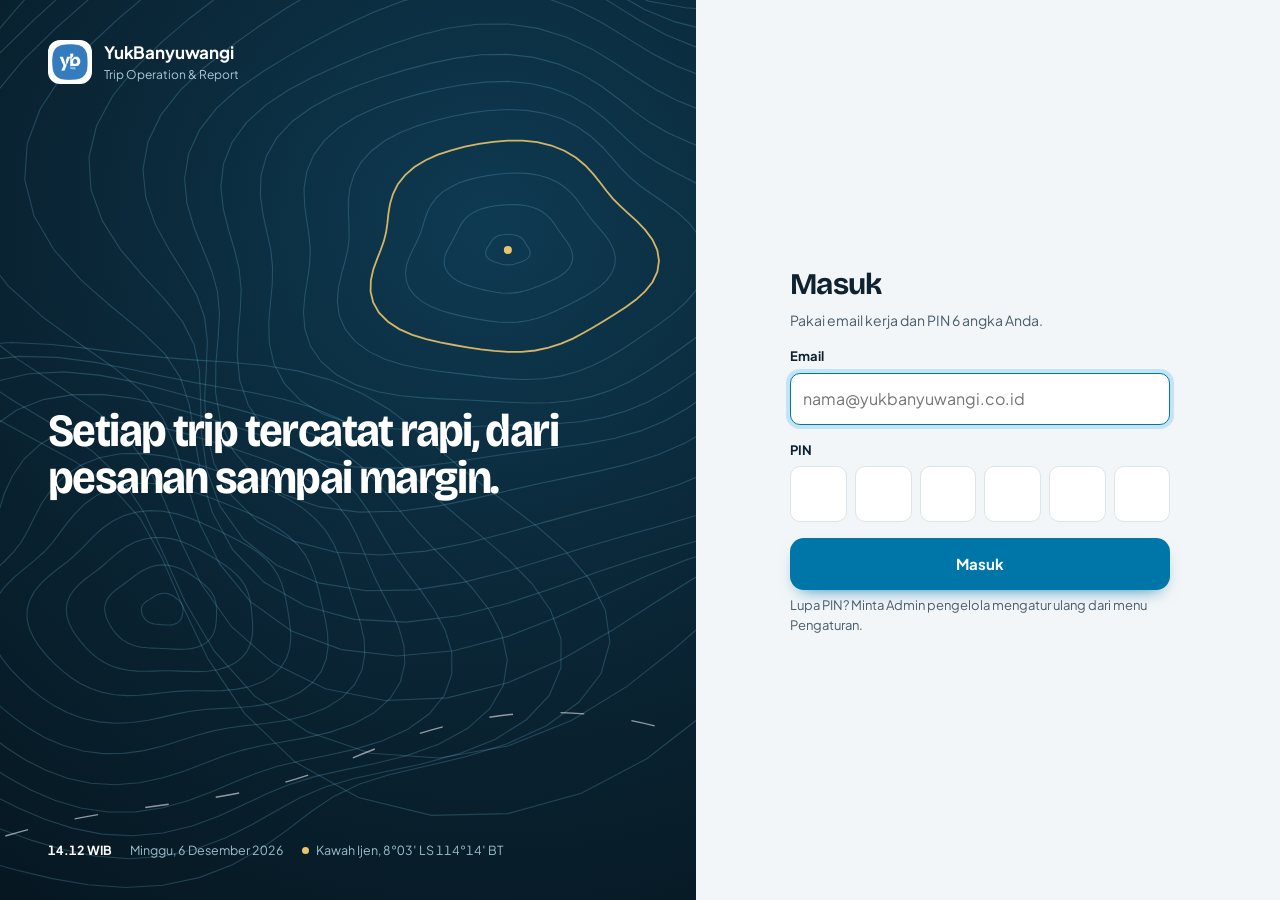
==== commit 39d30d22: "Versi 3" ====
--- a/index.html
+++ b/index.html
@@ -3,24 +3,24 @@
 <head>
   <meta charset="utf-8">
   <meta name="viewport" content="width=device-width, initial-scale=1, viewport-fit=cover">
-  <meta name="theme-color" content="#1E6FEB">
-  <meta name="description" content="Otomatisasi Sistem Laporan YukX — customer, penjualan, invoice, Google Calendar, budget, manifest, rekap & laba rugi.">
-  <title>YukX — Report Automation</title>
+  <meta name="theme-color" content="#0076A8">
+  <meta name="description" content="YukBanyuwangi — operasional & laporan trip: data pemesanan (Google Sheets), kalkulasi budget, manifest Tim Lapang, Google Calendar, invoice, tagihan, rekap, laba rugi & report.">
+  <title>YukBanyuwangi — Trip Operation &amp; Report</title>
   <link rel="icon" id="favicon" href="assets/favicon.png">
   <link rel="apple-touch-icon" href="assets/apple-touch-icon.png">
   <!-- Tema terakhir diterapkan SEBELUM CSS lain → tidak ada kedip warna/font -->
   <script>
     (function () {
       try {
-        var t = JSON.parse(localStorage.getItem('yukx:tema') || 'null'), r = document.documentElement;
-        var g = localStorage.getItem('yukx:gelap');                       // belum memilih → ikuti tema perangkat
-        if (g === null ? (!r.getAttribute('data-theme') && matchMedia('(prefers-color-scheme: dark)').matches) || r.getAttribute('data-theme') === 'dark' : JSON.parse(g)) r.setAttribute('data-theme', 'dark'); else r.setAttribute('data-theme', 'light');
+        var t = JSON.parse(localStorage.getItem('yb:tema') || 'null'), r = document.documentElement;
+        var g = localStorage.getItem('yb:gelap');
+        if (g === null ? matchMedia('(prefers-color-scheme: dark)').matches : JSON.parse(g)) r.setAttribute('data-theme', 'dark'); else r.setAttribute('data-theme', 'light');
         if (t && t.vars) {
           var gelap = r.getAttribute('data-theme') === 'dark';
           Object.keys(t.vars).forEach(function (k) { if (gelap && /--c-(bg|surface|text|text-muted|primary-tint|primary-tint-2|ink|ink-2)$/.test(k)) return; r.style.setProperty(k, t.vars[k]); });
           if (t.title) document.title = t.title;
           if (t.fav) document.getElementById('favicon').href = t.fav;
-          (t.fonts || []).forEach(function (f) { if (f && f !== 'Plus Jakarta Sans') document.write('<link rel="stylesheet" href="https://fonts.googleapis.com/css2?family=' + f.replace(/\s/g, '+') + ':wght@400;500;600;700;800&display=swap">'); });
+          (t.fonts || []).forEach(function (f) { if (f && !/^(Plus Jakarta Sans|Bricolage Grotesque)$/.test(f)) document.write('<link rel="stylesheet" href="https://fonts.googleapis.com/css2?family=' + f.replace(/\s/g, '+') + ':wght@400;500;600;700;800&display=swap">'); });
         }
       } catch (e) { }
     })();
@@ -29,40 +29,41 @@
   <link rel="preconnect" href="https://fonts.gstatic.com" crossorigin>
   <link rel="preconnect" href="https://script.google.com">
   <link rel="preconnect" href="https://script.googleusercontent.com" crossorigin>
-  <link rel="stylesheet" href="https://fonts.googleapis.com/css2?family=Plus+Jakarta+Sans:wght@400;500;600;700;800&display=swap">
-  <link rel="stylesheet" href="css/style.css?v=1.0.0">
+  <link rel="stylesheet" href="https://fonts.googleapis.com/css2?family=Bricolage+Grotesque:opsz,wdth,wght@12..96,75..100,600..800&family=Plus+Jakarta+Sans:wght@400;500;600;700;800&display=swap">
+  <link rel="stylesheet" href="css/style.css?v=2.0.0">
 </head>
 <body>
   <div id="loader" role="status" aria-live="polite">
     <div class="loader__box">
-      <div class="loader__logo"><svg viewBox="0 0 24 24" fill="none" stroke="currentColor" stroke-width="1.9" stroke-linecap="round" stroke-linejoin="round"><path d="M2 22h20"/><path d="M6.36 17.4 4 17l-2-4 1.1-.55a2 2 0 0 1 1.8 0l.17.1a2 2 0 0 0 1.8 0L8 12 5 6l.9-.45a2 2 0 0 1 2.09.2l4.02 3a2 2 0 0 0 2.1.2l4.19-2.06a2.41 2.41 0 0 1 1.73-.17L21 7a1.4 1.4 0 0 1 .87 1.99l-.38.76c-.23.46-.6.84-1.07 1.08L7.58 17.2a2 2 0 0 1-1.22.18Z"/></svg></div>
-      <div class="loader__bar"><i></i></div>
-      <div class="loader__text">Menyiapkan dashboard…</div>
+      <svg class="kontur besar" width="56" height="56" viewBox="0 0 48 48" aria-hidden="true" style="color:var(--c-primary)"><path class="k1" d="M24 6c9 0 17 7 17 17s-7 19-17 19S6 34 7 23 15 6 24 6Z" pathLength="100"/><path class="k2" d="M24 12c6 0 11 5 11 11s-5 13-11 13-12-6-11-13 5-11 11-11Z" pathLength="100"/><path class="k3" d="M24 18c3 0 5 2 5 5s-2 7-5 7-6-3-5-7 2-5 5-5Z" pathLength="100"/></svg>
+      <div class="loader__text">Menyiapkan data trip…</div>
     </div>
   </div>
   <div id="app" aria-busy="true"></div>
   <div id="toasts" aria-live="polite"></div>
 
-  <script src="js/config.js?v=1.0.0" defer></script>
-  <script src="js/icons.js?v=1.0.0" defer></script>
-  <script src="js/engine.js?v=1.0.0" defer></script>
-  <script src="js/qr.js?v=1.0.0" defer></script>
-  <script src="js/core.js?v=1.0.0" defer></script>
-  <script src="js/demo.js?v=1.0.0" defer></script>
-  <script src="js/ui.js?v=1.0.0" defer></script>
-  <script src="js/charts.js?v=1.0.0" defer></script>
-  <script src="js/dokumen.js?v=1.0.0" defer></script>
-  <script src="js/pages/dashboard.js?v=1.0.0" defer></script>
-  <script src="js/pages/customer.js?v=1.0.0" defer></script>
-  <script src="js/pages/penjualan.js?v=1.0.0" defer></script>
-  <script src="js/pages/invoice.js?v=1.0.0" defer></script>
-  <script src="js/pages/budget.js?v=1.0.0" defer></script>
-  <script src="js/pages/manifest.js?v=1.0.0" defer></script>
-  <script src="js/pages/rekap.js?v=1.0.0" defer></script>
-  <script src="js/pages/labarugi.js?v=1.0.0" defer></script>
-  <script src="js/pages/wa.js?v=1.0.0" defer></script>
-  <script src="js/pages/pengaturan.js?v=1.0.0" defer></script>
-  <script src="js/pages/log.js?v=1.0.0" defer></script>
-  <script src="js/app.js?v=1.0.0" defer></script>
+  <script src="js/config.js?v=2.0.0" defer></script>
+  <script src="js/icons.js?v=2.0.0" defer></script>
+  <script src="js/engine.js?v=2.0.0" defer></script>
+  <script src="js/qr.js?v=2.0.0" defer></script>
+  <script src="js/core.js?v=2.0.0" defer></script>
+  <script src="js/demo.js?v=2.0.0" defer></script>
+  <script src="js/ui.js?v=2.0.0" defer></script>
+  <script src="js/charts.js?v=2.0.0" defer></script>
+  <script src="js/dokumen.js?v=2.0.0" defer></script>
+  <script src="js/pages/dashboard.js?v=2.0.0" defer></script>
+  <script src="js/pages/pesanan.js?v=2.0.0" defer></script>
+  <script src="js/pages/kalkulasi.js?v=2.0.0" defer></script>
+  <script src="js/pages/manifest.js?v=2.0.0" defer></script>
+  <script src="js/pages/kalender.js?v=2.0.0" defer></script>
+  <script src="js/pages/invoice.js?v=2.0.0" defer></script>
+  <script src="js/pages/tagihan.js?v=2.0.0" defer></script>
+  <script src="js/pages/rekap.js?v=2.0.0" defer></script>
+  <script src="js/pages/labarugi.js?v=2.0.0" defer></script>
+  <script src="js/pages/report.js?v=2.0.0" defer></script>
+  <script src="js/pages/wa.js?v=2.0.0" defer></script>
+  <script src="js/pages/pengaturan.js?v=2.0.0" defer></script>
+  <script src="js/pages/log.js?v=2.0.0" defer></script>
+  <script src="js/app.js?v=2.0.0" defer></script>
 </body>
 </html>
--- a/css/style.css
+++ b/css/style.css
@@ -1,34 +1,36 @@
 /* =====================================================================
-   YukX — Otomatisasi Sistem Laporan · Design System "Bento Biru Trip"
-   Semua nilai visual lewat token (CSS variable) agar ganti palet & font
-   oleh Admin langsung berlaku tanpa muat ulang. Radius hanya 10/16/24,
-   jarak kelipatan 4 px, teks minimal kontras 4.5:1.
+   YukBanyuwangi — Trip Operation & Report · design system "Kontur"
+   Biru laut Banyuwangi + garis kontur Ijen sebagai motif proses. Semua
+   nilai visual lewat token (CSS variable) sehingga palet & huruf dari
+   Pengaturan langsung berlaku. Radius 10/16/24, jarak kelipatan 4 px.
    ===================================================================== */
 :root{
-  --c-primary:#1E6FEB; --c-primary-dark:#0B3C91; --c-primary-soft:#8EC5FF; --c-primary-hover:#1758BF;
-  --c-primary-tint:#E8F1FE; --c-primary-tint-2:#D6E6FD;
-  --c-bg:#F3F7FC; --c-surface:#FFFFFF; --c-surface-2:#F7FAFE; --c-text:#0F1B33; --c-text-muted:#4A5B78; --c-text-soft:#6A7A95;
-  --c-border:#DDE6F3; --c-border-strong:#C9D6EA; --c-accent:#FFB547;
-  --c-ok:#22B07D; --c-ok-text:#13774F; --c-ok-tint:rgba(34,176,125,.12);
-  --c-warn:#B45309; --c-warn-tint:rgba(180,83,9,.12);
-  --c-danger:#D12F3A; --c-danger-tint:rgba(209,47,58,.11);
-  --c-ink:#14213D; --c-ink-2:#1E2B4A; --c-on-ink:#EAF0FF;
+  --c-primary:#0076A8; --c-primary-dark:#0B3B5A; --c-primary-soft:#7CCBEA; --c-primary-hover:#00658F;
+  --c-primary-tint:#E6F1F6; --c-primary-tint-2:#CCE4EE;
+  --c-bg:#F3F6F8; --c-surface:#FFFFFF; --c-surface-2:#F7FAFB; --c-text:#0E2230; --c-text-muted:#4A5D6B; --c-text-soft:#6B7C88;
+  --c-border:#DCE5EA; --c-border-strong:#C5D3DB; --c-accent:#F2A23A; --c-sb:#E0862A; --c-sulfur:#E9C46A;
+  --c-ok:#1F9D6B; --c-ok-text:#11704B; --c-ok-tint:rgba(31,157,107,.12);
+  --c-warn:#A85A06; --c-warn-tint:rgba(194,112,16,.13);
+  --c-danger:#C8323B; --c-danger-tint:rgba(200,50,59,.1);
+  --c-ink:#0A2433; --c-ink-2:#103446; --c-on-ink:#E6F2F8;
+  --viz-1:#0076A8; --viz-1-redup:#A9CFE0; --viz-2:#eb6834; --viz-3:#1baf7a; --viz-4:#eda100; --viz-5:#e87ba4; --viz-6:#6250d6; --viz-lain:#A7B4BC;
   --r-sm:10px; --r-md:16px; --r-lg:24px; --r-pill:999px;
   --s-1:4px; --s-2:8px; --s-3:12px; --s-4:16px; --s-5:24px; --s-6:32px; --s-7:40px; --s-8:48px;
-  --font-body:'Plus Jakarta Sans',system-ui,-apple-system,'Segoe UI',sans-serif; --font-head:var(--font-body);
-  --shadow-card:0 1px 2px rgba(15,27,51,.06),0 8px 24px rgba(15,27,51,.06);
-  --shadow-pop:0 4px 6px -1px rgba(15,27,51,.07),0 16px 32px -4px rgba(15,27,51,.14);
-  --shadow-hero:0 10px 30px -8px color-mix(in srgb,var(--c-primary) 55%,transparent);
+  --font-body:'Plus Jakarta Sans',system-ui,-apple-system,'Segoe UI',sans-serif; --font-head:var(--font-body); --font-display:'Bricolage Grotesque','Plus Jakarta Sans',system-ui,sans-serif;
+  --shadow-card:0 1px 2px rgba(10,36,51,.05),0 6px 20px rgba(10,36,51,.05);
+  --shadow-pop:0 4px 6px -1px rgba(10,36,51,.07),0 18px 36px -6px rgba(10,36,51,.16);
+  --shadow-hero:0 12px 30px -10px color-mix(in srgb,var(--c-primary) 60%,transparent);
   --ease:cubic-bezier(.22,.8,.28,1); --ease-spring:cubic-bezier(.34,1.56,.64,1);
   --sidebar-w:260px; --topbar-h:68px;
   --fs-xs:12px; --fs-sm:13px; --fs-md:14px; --fs-lg:16px;
-  --fs-h1:clamp(22px,1.6vw + 14px,32px); --fs-stat:clamp(24px,1.1vw + 16px,32px);
+  --fs-h1:clamp(22px,1.6vw + 14px,30px); --fs-stat:clamp(24px,1.1vw + 16px,32px);
   color-scheme:light;
 }
 :root[data-theme="dark"]{
-  --c-bg:#0B1220; --c-surface:#121C2F; --c-surface-2:#16223A; --c-text:#E6ECF7; --c-text-muted:#A5B3CC; --c-text-soft:#8A99B5;
-  --c-border:#23314D; --c-border-strong:#2E3E5E; --c-primary-tint:rgba(30,111,235,.16); --c-primary-tint-2:rgba(30,111,235,.26);
-  --c-ink:#0E1730; --c-ink-2:#18264A; --c-ok-text:#4FD1A0; --c-warn:#F0A04B; --c-danger:#FF6B74;
+  --c-bg:#08131B; --c-surface:#0F1E28; --c-surface-2:#132634; --c-text:#E2EDF2; --c-text-muted:#9DB2BF; --c-text-soft:#8197A5;
+  --c-border:#1E3443; --c-border-strong:#2A4556; --c-primary-tint:rgba(0,118,168,.18); --c-primary-tint-2:rgba(0,118,168,.3);
+  --c-ink:#061620; --c-ink-2:#0D2938; --c-ok-text:#4CD39C; --c-warn:#F0A14B; --c-danger:#FF6E77;
+  --viz-1:#2b8fc4; --viz-1-redup:#1d4a62; --viz-2:#d95926; --viz-3:#199e70; --viz-4:#c98500; --viz-5:#d55181; --viz-6:#9085e9; --viz-lain:#5a6d79;
   --shadow-card:0 1px 2px rgba(0,0,0,.4),0 8px 24px rgba(0,0,0,.25); --shadow-pop:0 16px 40px rgba(0,0,0,.5);
   color-scheme:dark;
 }
@@ -66,14 +68,8 @@
 /* ---------- Loader (fixed di atas app — tidak menggantikan) ---------- */
 #loader{position:fixed;inset:0;z-index:9999;display:grid;place-items:center;background:var(--c-bg);transition:opacity .35s var(--ease),visibility .35s}
 #loader.out{opacity:0;visibility:hidden;pointer-events:none}
-.loader__box{display:flex;flex-direction:column;align-items:center;gap:var(--s-4)}
-.loader__logo{width:56px;height:56px;border-radius:var(--r-md);background:linear-gradient(135deg,var(--c-primary),var(--c-primary-dark));display:grid;place-items:center;box-shadow:var(--shadow-hero);animation:pulse 1.4s var(--ease) infinite}
-.loader__logo svg{width:28px;height:28px;color:#fff}
-.loader__bar{width:140px;height:4px;border-radius:4px;background:var(--c-border);overflow:hidden}
-.loader__bar i{display:block;height:100%;width:40%;border-radius:4px;background:var(--c-primary);animation:slide 1.1s var(--ease) infinite}
+.loader__box{display:flex;flex-direction:column;align-items:center;gap:var(--s-3)}
 .loader__text{font-size:var(--fs-sm);color:var(--c-text-muted);font-weight:600}
-@keyframes pulse{50%{transform:scale(.94)}}
-@keyframes slide{0%{transform:translateX(-110%)}100%{transform:translateX(260%)}}
 #app{opacity:0;transform:translateY(6px);transition:opacity .4s var(--ease),transform .4s var(--ease)}
 #app.ready{opacity:1;transform:none}
 
@@ -413,7 +409,7 @@
 .paper table{min-width:0;font-size:12.5px}
 .paper thead th{position:static;background:#EAF2FF;color:#0F1B33;padding:9px 12px}
 .paper tbody td{padding:10px 12px;border-bottom:1px solid #E6ECF5}
-.paper .wm{position:absolute;right:56px;top:150px;font-size:76px;font-weight:900;letter-spacing:.12em;color:#1E6FEB;opacity:.05;transform:rotate(-15deg);pointer-events:none}
+.paper .wm{position:absolute;left:50%;top:52%;z-index:-1;font-size:84px;font-weight:900;letter-spacing:.12em;white-space:nowrap;color:#1E6FEB;opacity:.045;transform:translate(-50%,-50%) rotate(-24deg);pointer-events:none}
 .paper .box{background:#F5F8FD;border-radius:12px;padding:14px}
 .paper .tot{background:#EAF2FF;border-radius:12px;padding:12px 14px}
 .paper .stamp{width:64px;height:64px;border-radius:50%;border:2px dashed rgba(30,111,235,.45);display:grid;place-items:center;text-align:center;font-size:7px;font-weight:900;color:#1E6FEB;transform:rotate(-12deg)}
@@ -425,19 +421,7 @@
 .sk::after{content:"";position:absolute;inset:0;background:linear-gradient(90deg,transparent,rgba(255,255,255,.55),transparent);animation:shimmer 1.3s infinite;transform:translateX(-100%)}
 @keyframes shimmer{to{transform:translateX(100%)}}
 
-/* ---------- Login ---------- */
-.login{min-height:100dvh;display:grid;grid-template-columns:minmax(0,1.05fr) minmax(0,1fr);gap:0}
-.login__art{position:relative;margin:var(--s-4);border-radius:32px;overflow:hidden;background:var(--c-ink);color:#fff;display:flex;flex-direction:column;justify-content:space-between;padding:var(--s-6);min-height:calc(100dvh - 32px)}
-.login__art img.bg{position:absolute;inset:0;width:100%;height:100%;object-fit:cover;opacity:.9}
-.login__art::after{content:"";position:absolute;inset:0;background:linear-gradient(180deg,rgba(11,27,61,.15),rgba(11,27,61,.82))}
-.login__art > *{position:relative;z-index:1}
-.login__art h1{color:#fff;font-size:clamp(28px,2.6vw,44px);max-width:16ch}
-.login__art p{color:#D7E2FA;max-width:46ch}
-.login__form{display:flex;align-items:center;justify-content:center;padding:var(--s-6) var(--s-5)}
-.login__card{width:min(420px,100%);display:flex;flex-direction:column;gap:var(--s-5)}
-.demo-acc{display:grid;grid-template-columns:1fr 1fr;gap:var(--s-2)}
-.demo-acc button{display:flex;align-items:center;gap:var(--s-2);text-align:left;padding:var(--s-3);border:1px solid var(--c-border);border-radius:var(--r-md);background:var(--c-surface);cursor:pointer;transition:all .18s var(--ease);min-width:0}
-.demo-acc button:hover{border-color:var(--c-primary);transform:translateY(-2px);box-shadow:var(--shadow-card)}
+/* ---------- Banner demo ---------- */
 .demo-banner{display:flex;align-items:center;gap:var(--s-2);justify-content:center;padding:6px var(--s-3);background:var(--c-accent);color:#3B2600;font-size:12.5px;font-weight:700;text-align:center}
 
 /* ---------- Animasi masuk ---------- */
@@ -528,22 +512,497 @@
   .kanban{grid-template-columns:repeat(4,minmax(82vw,1fr));scroll-snap-type:x mandatory;margin:0 calc(var(--s-4) * -1);padding:0 var(--s-4) var(--s-2)}
   .kcol{scroll-snap-align:start}
   .paper-stage{padding:var(--s-3);border-radius:20px}
-  .login{grid-template-columns:1fr}
-  .login__art{min-height:220px;margin:var(--s-3);border-radius:24px;padding:var(--s-5)}
-  .login__art .hide-sm{display:none}
-  .login__form{padding:var(--s-2) var(--s-4) var(--s-6);align-items:flex-start}
   .stat__val{font-size:clamp(22px,6.4vw,28px)}
   .seg button{padding:0 10px}
 }
 @media (max-width:380px){ .bento.two-sm{grid-template-columns:1fr} }
 @media (prefers-reduced-motion:reduce){*,*::before,*::after{animation:none !important;transition:none !important;scroll-behavior:auto !important}}
 
-/* ---------- Cetak (invoice/manifest/laporan) ---------- */
+/* ---------- Cetak (invoice/manifest/laporan) — kertas A4 ---------- */
+.paper{z-index:0}
+.paper--lanskap{width:1123px}
+.paper .tbl-fix{table-layout:fixed;width:100%;font-size:11.5px}
+.paper .tbl-fix thead th{padding:7px 8px;font-size:10px;letter-spacing:.04em;text-transform:uppercase;white-space:nowrap;overflow:hidden;text-overflow:ellipsis}
+.paper .tbl-fix tbody td{padding:6px 7px;vertical-align:top;overflow-wrap:anywhere;font-size:11px;line-height:1.4}
+.paper--lanskap .tbl-fix tbody td{padding-top:4px;padding-bottom:4px}
+.paper .tbl-fix td.nw{white-space:nowrap;overflow-wrap:normal;font-variant-numeric:tabular-nums}
+/* kertas selalu tabel — tidak ikut tata letak kartu mobile */
+.paper table{display:table}.paper thead{display:table-header-group}.paper tbody{display:table-row-group}.paper tfoot{display:table-footer-group}
+.paper tr,.paper tbody tr{display:table-row;border:0;border-radius:0;background:none;padding:0}
+.paper tbody td,.paper tfoot td,.paper thead th{display:table-cell;text-align:left}
+.paper tbody td::before,.paper tfoot td::before{display:none}
+.paper .tbl-fix tbody tr:nth-child(even) td{background:#FAFCFF}
+.paper .sela th{height:0;padding:0 !important;background:#fff !important;border:0}
+.paper .kaki-sela td{height:0;padding:0 !important;border:0;background:#fff !important}
 @media print{
-  @page{size:A4;margin:12mm}
-  body{background:#fff}
+  @page{size:A4;margin:0}
+  html,body{background:#fff !important}
   body > *:not(.print-root){display:none !important}
-  .print-root{display:block !important}
-  .print-root .paper{box-shadow:none;border-radius:0;padding:0;width:100%;transform:none !important}
+  .print-root{display:block !important;-webkit-print-color-adjust:exact;print-color-adjust:exact}
+  .print-root .paper{box-shadow:none;border-radius:0;width:210mm;max-width:none;padding:14mm 15mm;transform:none !important;margin:0 !important}
+  .print-root .paper--lanskap{width:297mm;padding:11mm 12mm}
+  .print-root .paper--multi{padding-bottom:0}
+  .print-root .paper tr{break-inside:avoid}
+  .print-root .paper thead{display:table-header-group}
+  .print-root .paper tfoot{display:table-footer-group}
+  .print-root .paper .sela th{height:9mm}
+  .print-root .paper .kaki-sela td{height:9mm}
 }
 .print-root{display:none}
+
+/* ===== Realisasi anggaran: langkah alur, KPI mini, nota, tanda risiko ===== */
+.steps{list-style:none;margin:0;padding:0;display:grid;grid-template-columns:repeat(4,minmax(0,1fr));gap:6px;counter-reset:s}
+.steps li{position:relative;display:flex;flex-direction:column;gap:2px;padding:10px 10px 10px 10px;border-radius:var(--r-sm);background:var(--c-surface-2);border:1px solid var(--c-border);min-width:0}
+.steps li b{font-size:12.5px;line-height:1.25}
+.steps li small{font-size:11.5px;color:var(--c-text-muted);overflow-wrap:anywhere}
+.steps__dot{width:22px;height:22px;border-radius:50%;display:grid;place-items:center;font-size:11px;font-weight:800;background:var(--c-surface);border:2px solid var(--c-border-strong);color:var(--c-text-muted);margin-bottom:4px}
+.steps li.ok{background:var(--c-ok-tint);border-color:transparent}
+.steps li.ok .steps__dot{background:var(--c-ok);border-color:var(--c-ok);color:#fff}
+.steps li.now{border-color:var(--c-primary);box-shadow:0 0 0 3px var(--c-primary-tint)}
+.steps li.now .steps__dot{border-color:var(--c-primary);color:var(--c-primary)}
+.steps li.bad{background:var(--c-danger-tint);border-color:transparent}
+.steps li.bad .steps__dot{background:var(--c-danger);border-color:var(--c-danger);color:#fff}
+.mini-kpi{display:grid;grid-template-columns:repeat(auto-fit,minmax(min(100%,130px),1fr));gap:8px}
+.mini-kpi > div{display:flex;flex-direction:column;gap:2px;padding:10px 12px;border-radius:var(--r-sm);background:var(--c-surface);border:1px solid var(--c-border);min-width:0}
+.mini-kpi b{font-size:15px;overflow-wrap:anywhere}
+.nota{display:flex;flex-wrap:wrap;align-items:flex-start;gap:10px;padding:10px 0;border-bottom:1px solid var(--c-border)}
+.nota:last-child{border-bottom:0}
+.nota .row__text{display:flex;flex-direction:column;gap:2px;min-width:0}
+.nota--tolak{opacity:.85}
+.nota--tolak b:not(.num){text-decoration:line-through;text-decoration-color:var(--c-danger)}
+.strike{text-decoration:line-through;color:var(--c-text-muted)}
+.card--alert{border-color:var(--c-danger);box-shadow:inset 4px 0 0 var(--c-danger)}
+.badge.solid-danger{background:var(--c-danger);color:#fff;border-color:transparent}
+.quote.danger{background:var(--c-danger-tint);border-color:transparent}
+.tl.bad::before{border-color:var(--c-danger);background:var(--c-danger)}
+.progress.danger > i{background:var(--c-danger)}
+.drop.on{border-style:solid;border-color:var(--c-ok);background:var(--c-ok-tint);color:var(--c-ok)}
+.seg--col{display:grid;grid-auto-flow:row;grid-template-columns:repeat(auto-fit,minmax(min(100%,180px),1fr));width:100%}
+.seg--col button{display:flex;align-items:flex-start;gap:10px;text-align:left;padding:10px 12px;min-height:56px}
+.seg--col button span{display:flex;flex-direction:column;gap:2px}
+.seg--col button small{font-weight:500;font-size:11.5px;color:var(--c-text-muted)}
+tr.baris-alert td:first-child{box-shadow:inset 4px 0 0 var(--c-danger)}
+@media (max-width:720px){ .steps{grid-template-columns:repeat(2,minmax(0,1fr))} tr.baris-alert{box-shadow:inset 4px 0 0 var(--c-danger)} }
+
+/* ===== Kalender trip ===== */
+.kal{display:grid;grid-template-columns:repeat(7,minmax(0,1fr));border:1px solid var(--c-border);border-radius:var(--r-md);overflow:hidden;background:var(--c-border);gap:1px}
+.kal__h{background:var(--c-surface-2);padding:8px 6px;font-size:11.5px;font-weight:800;letter-spacing:.06em;text-transform:uppercase;color:var(--c-text-muted);text-align:center}
+.kal__d{position:relative;min-height:96px;padding:6px 0 8px;background:var(--c-surface);border:0;text-align:left;display:flex;flex-direction:column;gap:3px;cursor:pointer;font:inherit;color:inherit;transition:background .15s}
+.kal__d:hover{background:var(--c-primary-tint)}
+.kal__d:focus-visible{outline:2px solid var(--c-primary);outline-offset:-2px}
+.kal__d.luar{background:var(--c-surface-2)} .kal__d.luar .kal__n{color:var(--c-text-soft,var(--c-text-muted));opacity:.6}
+.kal__d.pilih{box-shadow:inset 0 0 0 2px var(--c-primary)}
+.kal__n{font-size:12.5px;font-weight:700;padding:0 8px;font-variant-numeric:tabular-nums}
+.kal__d.kini .kal__n{display:inline-grid;place-items:center;align-self:flex-start;margin-left:5px;padding:0;width:24px;height:24px;border-radius:50%;background:var(--c-primary);color:#fff}
+.kal__bar{display:block;height:18px;background:var(--w);opacity:.92;margin:0 -1px;font-size:10.5px;font-weight:700;color:#fff;line-height:18px;white-space:nowrap;overflow:hidden;text-overflow:ellipsis}
+.kal__bar.awal{margin-left:4px;border-radius:9px 0 0 9px;padding-left:7px}
+.kal__bar.akhir{margin-right:4px;border-radius:0 9px 9px 0}
+.kal__bar.awal.akhir{border-radius:9px}
+.kal__bar span{pointer-events:none}
+.kal__more{font-size:10.5px;color:var(--c-text-muted);padding:0 8px}
+.kal-embed{overflow:hidden}
+.kal-embed iframe{display:block;width:100%;height:min(72vh,680px);border:0;background:#fff}
+.kal-embed--kosong .empty{padding:48px 16px}
+@media (max-width:720px){
+  .kal__d{min-height:58px;padding:4px 0 6px}
+  .kal__bar{height:6px;font-size:0;line-height:6px}
+  .kal__bar span{display:none}
+  .kal-embed iframe{height:70vh}
+}
+
+/* =====================================================================
+   v2.0 — Motif kontur: animasi proses, halaman masuk, sinkron sheet
+   ===================================================================== */
+/* Spinner kontur: tiga garis ketinggian digambar bergantian */
+.kontur{flex:none;overflow:visible}
+.kontur path{fill:none;stroke:currentColor;stroke-width:3;stroke-linecap:round;stroke-dasharray:62 38;animation:kontur-jalan 1.6s linear infinite}
+.kontur .k1{opacity:.35;animation-duration:2.2s}
+.kontur .k2{opacity:.65;animation-duration:1.7s;animation-direction:reverse}
+.kontur .k3{stroke-width:3.4;animation-duration:1.2s}
+.kontur.besar path{stroke-width:2.2}
+.kontur.diam path{animation:none;stroke-dasharray:none}
+@keyframes kontur-jalan{to{stroke-dashoffset:-100}}
+.btn .kontur,.btn.loading .kontur{color:currentColor}
+.centang{width:22px;height:22px}
+.centang path{fill:none;stroke:currentColor;stroke-width:2.6;stroke-linecap:round;stroke-linejoin:round;stroke-dasharray:100;stroke-dashoffset:100;animation:gambar .5s var(--ease) .05s forwards}
+@keyframes gambar{to{stroke-dashoffset:0}}
+
+/* Garis tipis di atas layar tiap panggilan server */
+#garis{position:fixed;z-index:400;left:0;right:0;top:0;height:2px;pointer-events:none;opacity:0;transition:opacity .25s}
+#garis.on{opacity:1}
+#garis i{position:absolute;top:0;height:100%;width:28%;left:-30%;background:linear-gradient(90deg,transparent,var(--c-primary),var(--c-primary-soft),transparent);animation:garis 1.15s var(--ease) infinite}
+@keyframes garis{to{left:105%}}
+
+/* Pil proses (setiap tulis data) */
+#proses{position:fixed;z-index:310;left:50%;bottom:calc(24px + env(safe-area-inset-bottom));transform:translate(-50%,24px);display:flex;align-items:center;gap:12px;min-width:220px;max-width:calc(100vw - 32px);padding:10px 18px 10px 12px;border-radius:var(--r-pill);background:var(--c-ink);color:#fff;box-shadow:var(--shadow-pop);opacity:0;pointer-events:none;transition:opacity .25s,transform .35s var(--ease-spring)}
+#proses.on{opacity:1;transform:translate(-50%,0)}
+#proses.keluar{opacity:0;transform:translate(-50%,12px);transition:opacity .3s,transform .3s}
+.proses__ik{width:34px;height:34px;border-radius:50%;display:grid;place-items:center;background:rgba(255,255,255,.08);color:var(--c-primary-soft);flex:none}
+#proses.sukses .proses__ik{background:color-mix(in srgb,var(--c-ok) 30%,transparent);color:#7DF0BE}
+#proses.gagal .proses__ik{background:color-mix(in srgb,var(--c-danger) 32%,transparent);color:#FFB1B6}
+.proses__t{display:flex;flex-direction:column;line-height:1.25;min-width:0}
+.proses__t b{font-size:13.5px;font-weight:700;white-space:nowrap;overflow:hidden;text-overflow:ellipsis}
+.proses__t small{font-size:11.5px;color:#A9C2D0;font-variant-numeric:tabular-nums}
+
+/* Kabar sinkron kecil */
+#kilat{position:fixed;z-index:305;top:calc(var(--topbar-h) + 8px);left:50%;transform:translate(-50%,-10px);display:flex;align-items:center;gap:8px;padding:7px 14px;border-radius:var(--r-pill);background:var(--c-surface);border:1px solid var(--c-border);box-shadow:var(--shadow-pop);font-size:12.5px;font-weight:700;color:var(--c-primary-dark);opacity:0;pointer-events:none;transition:opacity .2s,transform .3s var(--ease)}
+:root[data-theme="dark"] #kilat{color:var(--c-primary-soft)}
+#kilat.on{opacity:1;transform:translate(-50%,0)}
+
+/* Proses bertahap */
+.langkah{position:fixed;z-index:260;left:50%;top:50%;width:min(420px,calc(100vw - 32px));transform:translate(-50%,-46%) scale(.97);opacity:0;background:var(--c-surface);border:1px solid var(--c-border);border-radius:var(--r-lg);box-shadow:var(--shadow-pop);padding:28px 28px 22px;display:flex;flex-direction:column;align-items:center;gap:14px;transition:transform .3s var(--ease),opacity .25s}
+.langkah.show{opacity:1;transform:translate(-50%,-50%) scale(1)}
+.langkah__ik{width:72px;height:72px;border-radius:50%;display:grid;place-items:center;background:var(--c-primary-tint);color:var(--c-primary)}
+.langkah__ik .centang{width:36px;height:36px}
+.langkah.sukses .langkah__ik{background:var(--c-ok-tint);color:var(--c-ok-text)}
+.langkah.error .langkah__ik{background:var(--c-danger-tint);color:var(--c-danger)}
+.langkah__j{font-size:17px;font-family:var(--font-head)}
+.langkah ol{list-style:none;margin:0;padding:0;width:100%;display:flex;flex-direction:column;gap:2px}
+.langkah li{display:flex;align-items:center;gap:12px;padding:8px 10px;border-radius:var(--r-sm);font-size:14px;font-weight:600;color:var(--c-text-soft);transition:background .2s,color .2s}
+.langkah .titik{width:18px;height:18px;border-radius:50%;border:2px solid var(--c-border-strong);flex:none;position:relative;transition:all .25s}
+.langkah li[data-st="jalan"]{color:var(--c-text);background:var(--c-primary-tint)}
+.langkah li[data-st="jalan"] .titik{border-color:var(--c-primary);border-top-color:transparent;animation:spin .8s linear infinite}
+.langkah li[data-st="ok"]{color:var(--c-text)}
+.langkah li[data-st="ok"] .titik{border-color:var(--c-ok);background:var(--c-ok)}
+.langkah li[data-st="ok"] .titik::after{content:"";position:absolute;left:4px;top:1px;width:5px;height:9px;border:solid #fff;border-width:0 2px 2px 0;transform:rotate(45deg)}
+.langkah li[data-st="gagal"]{color:var(--c-danger);background:var(--c-danger-tint)}
+.langkah li[data-st="gagal"] .titik{border-color:var(--c-danger);background:var(--c-danger)}
+.langkah li[data-st="lewat"]{text-decoration:line-through;opacity:.6}
+.langkah__p{font-size:13px;text-align:center;min-height:0}
+.langkah__p:empty{display:none}
+
+/* Kerangka muat */
+.kerangka{display:flex;flex-direction:column;gap:10px;padding:16px}
+.kerangka__b{display:grid;grid-template-columns:2fr repeat(auto-fit,minmax(40px,1fr));gap:14px;align-items:center}
+.kerangka .sk{height:12px}
+:root[data-theme="dark"] .sk::after{background:linear-gradient(90deg,transparent,rgba(255,255,255,.08),transparent)}
+
+/* Indikator sinkron Google Sheets */
+.sinkron{display:inline-flex;align-items:center;gap:8px;height:36px;padding:0 12px;border-radius:var(--r-pill);border:1px solid var(--c-border);background:var(--c-surface);font-size:12.5px;font-weight:700;color:var(--c-text-muted);cursor:pointer;white-space:nowrap;transition:border-color .2s,color .2s}
+.sinkron:hover{border-color:var(--c-primary-soft);color:var(--c-text)}
+.sinkron__dot{width:8px;height:8px;border-radius:50%;background:var(--c-ok);box-shadow:0 0 0 3px var(--c-ok-tint)}
+.sinkron.galat{color:var(--c-warn);border-color:color-mix(in srgb,var(--c-warn) 35%,transparent)}
+.sinkron.galat .sinkron__dot{background:var(--c-warn);box-shadow:0 0 0 3px var(--c-warn-tint)}
+.sinkron.jalan{color:var(--c-primary)}
+.brand__logo--img{background:#fff;box-shadow:0 0 0 1px var(--c-border)}
+.brand__logo--img img{object-fit:contain;padding:3px}
+
+/* Halaman masuk: peta kontur Ijen & Raung */
+.masuk{min-height:100dvh;display:grid;grid-template-columns:minmax(0,1.1fr) minmax(360px,.9fr)}
+.masuk__peta{position:relative;overflow:hidden;background:radial-gradient(120% 90% at 70% 25%,#0E3A52 0%,#0A2433 55%,#061722 100%);color:#fff;display:flex;flex-direction:column;justify-content:space-between;padding:40px 48px;min-height:100dvh}
+.masuk__kontur{position:absolute;inset:0;width:100%;height:100%}
+.masuk__kontur path{fill:none;stroke:#7CCBEA;stroke-opacity:.22;stroke-width:1.1;stroke-dasharray:100;stroke-dashoffset:100;animation:gambar 2.4s var(--ease) forwards;animation-delay:calc(var(--i) * 55ms)}
+.masuk__kontur path.sorot{stroke:var(--c-sulfur);stroke-opacity:.9;stroke-width:1.8}
+.masuk__kontur .rute{stroke:#fff;stroke-opacity:.55;stroke-width:1.4;stroke-dasharray:3 6;stroke-dashoffset:0;animation:rute 60s linear infinite;animation-delay:0s}
+.masuk__kontur .pulau{fill:#fff;opacity:.8}
+.masuk__kontur .kawah{fill:var(--c-sulfur);animation:kawah 3.2s ease-in-out infinite}
+@keyframes rute{to{stroke-dashoffset:-900}}
+@keyframes kawah{50%{opacity:.35}}
+.masuk__peta > *:not(svg){position:relative;z-index:1}
+.masuk__merek{display:flex;align-items:center;gap:12px}
+.masuk__merek img{width:44px;height:44px;border-radius:12px;background:#fff;padding:4px;object-fit:contain}
+.masuk__merek b{display:block;font-size:17px;letter-spacing:-.01em}
+.masuk__merek small{display:block;font-size:12px;color:#A9C9D9}
+.masuk__isi{max-width:560px}
+.masuk__judul{font-family:var(--font-display);font-weight:700;font-size:clamp(34px,3.6vw,60px);line-height:1.02;letter-spacing:-.035em;color:#fff;font-variation-settings:"wdth" 92}
+.masuk__sub{margin-top:18px;max-width:46ch;color:#BFD6E2;font-size:15.5px;line-height:1.6}
+.masuk__kaki{display:flex;flex-wrap:wrap;gap:6px 18px;font-size:12.5px;color:#9CBDCC;font-variant-numeric:tabular-nums}
+.masuk__kaki #masuk-jam{color:#fff;font-weight:700}
+.masuk__titik::before{content:"";display:inline-block;width:7px;height:7px;border-radius:50%;background:var(--c-sulfur);margin-right:7px;vertical-align:1px}
+.masuk__panel{display:flex;align-items:center;justify-content:center;padding:40px 32px;background:var(--c-bg)}
+.masuk__form{width:min(380px,100%);display:flex;flex-direction:column;gap:16px}
+.masuk__form h2{font-family:var(--font-display);font-size:30px;letter-spacing:-.03em;font-weight:700}
+.masuk__form > .muted{margin-top:-10px}
+.masuk__demo{display:flex;align-items:center;gap:8px;font-size:12.5px;font-weight:700;color:#5B3A00;background:color-mix(in srgb,var(--c-accent) 26%,transparent);padding:8px 12px;border-radius:var(--r-sm)}
+:root[data-theme="dark"] .masuk__demo{color:var(--c-accent)}
+.input--besar{min-height:52px;font-size:16px}
+.btn--besar{min-height:52px;font-size:15px;border-radius:14px}
+.masuk__akun{display:flex;flex-direction:column;gap:8px;padding-top:6px;border-top:1px solid var(--c-border)}
+.masuk__akun > span{font-size:12.5px}
+.masuk__akun > div{display:grid;grid-template-columns:1fr 1fr;gap:8px}
+.masuk__akun button{display:flex;align-items:center;gap:10px;text-align:left;padding:10px;border:1px solid var(--c-border);border-radius:var(--r-md);background:var(--c-surface);cursor:pointer;transition:border-color .18s,transform .18s}
+.masuk__akun button:hover{border-color:var(--c-primary);transform:translateY(-1px)}
+.masuk__akun b{display:block;font-size:13.5px}.masuk__akun small{display:block;font-size:11.5px;color:var(--c-text-muted)}
+.masuk__bantu{font-size:13px}
+
+/* =====================================================================
+   v2.0 — Data Pemesanan: tab seperti lembar spreadsheet
+   ===================================================================== */
+.tab-sheet{display:flex;gap:2px;overflow-x:auto;scrollbar-width:none;padding:0 6px;margin-bottom:-1px;position:relative;z-index:1}
+.tab-sheet::-webkit-scrollbar{display:none}
+.tab-sheet button{display:inline-flex;align-items:center;gap:8px;height:42px;padding:0 14px;border:1px solid var(--c-border);border-bottom:0;border-radius:12px 12px 0 0;background:var(--c-surface-2);color:var(--c-text-muted);font-weight:700;font-size:13px;white-space:nowrap;cursor:pointer;transition:background .15s,color .15s}
+.tab-sheet button:hover{color:var(--c-text);background:var(--c-surface)}
+.tab-sheet button.on{background:var(--c-surface);color:var(--c-text);box-shadow:inset 0 3px 0 var(--c-primary)}
+.tab-sheet .n{font-size:11px;padding:1px 7px;border-radius:var(--r-pill);background:var(--c-bg);color:var(--c-text-muted);font-variant-numeric:tabular-nums}
+.tab-sheet__w{width:8px;height:8px;border-radius:2px;flex:none}
+.tab-sheet__w.yb{background:var(--c-primary)}.tab-sheet__w.sb{background:var(--c-sb)}
+.lembar-card{border-top-left-radius:12px}
+.lembar-alat{display:flex;flex-wrap:wrap;gap:8px;align-items:center;padding:12px 14px;border-bottom:1px solid var(--c-border);position:relative}
+.lembar-alat::after{content:attr(data-n);font-size:12px;font-weight:700;color:var(--c-text-muted);margin-left:8px;font-variant-numeric:tabular-nums}
+.lembar-wrap{overflow:auto;max-height:calc(100dvh - 260px);min-height:180px}
+table.lembar{min-width:100%;width:max-content;border-collapse:separate;border-spacing:0;font-size:13px}
+table.lembar thead th{position:sticky;top:0;z-index:2;background:var(--c-surface-2);padding:9px 12px;font-size:10.5px;letter-spacing:.05em;border-bottom:1px solid var(--c-border);border-right:1px solid color-mix(in srgb,var(--c-border) 60%,transparent)}
+table.lembar thead tr.lembar__grup + tr th{top:33px}
+table.lembar .lembar__grup th{background:color-mix(in srgb,var(--c-primary-tint) 70%,var(--c-surface-2));color:var(--c-primary-dark)}
+table.lembar tbody td{padding:9px 12px;border-bottom:1px solid var(--c-border);border-right:1px solid color-mix(in srgb,var(--c-border) 45%,transparent);white-space:nowrap;max-width:280px;overflow:hidden;text-overflow:ellipsis;vertical-align:middle;font-size:13px}
+table.lembar tbody tr:hover td{background:color-mix(in srgb,var(--c-primary) 4%,var(--c-surface))}
+table.lembar .lembar__no{position:sticky;left:0;z-index:1;background:var(--c-surface-2);color:var(--c-text-soft);font-size:11.5px;text-align:right;min-width:44px;width:44px}
+table.lembar thead .lembar__no{z-index:3}
+table.lembar .lembar__nama{position:sticky;left:44px;z-index:1;background:var(--c-surface);min-width:180px;max-width:240px;box-shadow:1px 0 0 var(--c-border)}
+table.lembar thead .lembar__nama{z-index:3;background:var(--c-surface-2)}
+table.lembar tbody tr:hover .lembar__nama{background:color-mix(in srgb,var(--c-primary) 4%,var(--c-surface))}
+table.lembar tr.s-selesai .lembar__nama b{color:var(--c-text-muted)}
+table.lembar .lembar__alur{text-align:center;min-width:64px}
+.rumus{font-style:italic;color:var(--c-primary);font-weight:800;margin-left:2px}
+.kosong{color:var(--c-border-strong)}
+.tautan{display:inline-flex;align-items:center;gap:4px;font-weight:700;font-size:12.5px}
+.nw{white-space:nowrap}
+.alur-mini{display:inline-flex;gap:4px;align-items:center}
+.alur-mini i{width:9px;height:9px;border-radius:3px;background:var(--c-border);display:block}
+.alur-mini i.ok{background:var(--c-ok)}.alur-mini i.half{background:var(--c-primary-soft)}.alur-mini i.bad{background:var(--c-warn)}
+.psn-list{padding:10px;gap:6px}
+.psn-baris,.trip-baris{display:flex;align-items:center;gap:12px;width:100%;padding:10px 12px;border:1px solid var(--c-border);border-radius:var(--r-md);background:var(--c-surface);text-align:left;cursor:pointer;color:inherit;min-width:0}
+.trip-baris{border-color:transparent}
+.trip-baris:hover,.psn-baris:hover{background:var(--c-primary-tint)}
+.psn-baris .row__text,.trip-baris .row__text{display:flex;flex-direction:column;min-width:0}
+.psn-baris small,.trip-baris small{font-size:12px}
+.psn-baris__atas{display:flex;align-items:flex-start;justify-content:space-between;gap:8px}
+.psn-baris__nama{display:-webkit-box;-webkit-line-clamp:2;-webkit-box-orient:vertical;overflow:hidden;line-height:1.3}
+.psn-baris__atas .badge{flex:none;height:22px;font-size:11px}
+.psn-baris__tgl{width:44px;height:48px;border-radius:12px;background:var(--c-primary-tint);color:var(--c-primary-dark);display:flex;flex-direction:column;align-items:center;justify-content:center;flex:none;line-height:1.05}
+:root[data-theme="dark"] .psn-baris__tgl{color:var(--c-primary-soft)}
+.psn-baris__tgl b{font-size:18px;font-variant-numeric:tabular-nums}.psn-baris__tgl small{font-size:10.5px;font-weight:700;text-transform:uppercase}
+.psn-kartu{display:grid;grid-template-columns:auto 1fr;gap:4px 12px;align-items:center;margin-top:10px}
+.psn-kartu__ava,.psn-ava{width:44px;height:44px;border-radius:14px;display:grid;place-items:center;background:var(--c-primary-tint);color:var(--c-primary);flex:none}
+.psn-ava{width:36px;height:36px;border-radius:11px}
+.psn-kartu__ava.sb,.psn-ava.sb{background:color-mix(in srgb,var(--c-sb) 16%,transparent);color:var(--c-sb)}
+.psn-kartu__meta{grid-column:1 / -1;display:flex;flex-wrap:wrap;gap:6px 14px;align-items:center;font-size:12.5px;color:var(--c-text-muted);margin-top:6px}
+.psn-kartu__meta > span{display:inline-flex;align-items:center;gap:5px}
+.aksi-grid{display:grid;grid-template-columns:repeat(auto-fill,minmax(96px,1fr));gap:8px}
+.aksi-tile{display:flex;flex-direction:column;align-items:center;gap:6px;padding:12px 8px;border-radius:var(--r-md);background:var(--c-surface);border:1px solid var(--c-border);font-size:12.5px;font-weight:700;color:var(--c-text);text-align:center;transition:border-color .15s,transform .15s}
+.aksi-tile svg{color:var(--c-primary)}
+.aksi-tile:hover{border-color:var(--c-primary-soft);transform:translateY(-1px)}
+.kv--isi{grid-template-columns:minmax(110px,40%) 1fr;background:none;border:0;padding:0;gap:0}
+.kv--isi dt,.kv--isi dd{padding:7px 0;border-bottom:1px solid var(--c-border);font-size:13px}
+.kv--isi dd{white-space:normal;overflow-wrap:anywhere;font-weight:600}
+.kv--isi dt small{display:block;font-size:10.5px;color:var(--c-text-soft)}
+.form-sub{font-size:13px;font-weight:800;margin:20px 0 12px;color:var(--c-text-muted);display:flex;align-items:center;gap:8px}
+.form-sub::after{content:"";flex:1;height:1px;background:var(--c-border)}
+.steps--5{grid-template-columns:repeat(5,minmax(0,1fr))}
+.steps li[data-go]{cursor:pointer;transition:border-color .15s}
+.steps li[data-go]:hover{border-color:var(--c-primary-soft)}
+.steps--kecil li{padding:8px}.steps--kecil li b{font-size:12px}.steps--kecil .steps__dot{width:20px;height:20px;font-size:10px}
+.steps li.bad .steps__dot{background:var(--c-warn);border-color:var(--c-warn)}
+.steps li.bad{background:var(--c-warn-tint)}
+
+/* =====================================================================
+   v2.0 — Kalkulasi
+   ===================================================================== */
+.ki-kepala,.ki{display:grid;grid-template-columns:minmax(150px,2fr) minmax(92px,1fr) minmax(80px,.8fr) minmax(84px,.8fr) 52px minmax(158px,1.35fr) minmax(92px,1fr) minmax(128px,1.1fr) 36px;gap:8px;align-items:center}
+.ki .select{padding-right:28px;background-position:right 6px center}
+.ki-kepala{padding:0 8px 6px;font-size:10.5px;font-weight:700;letter-spacing:.05em;text-transform:uppercase;color:var(--c-text-muted)}
+.ki-daftar{display:flex;flex-direction:column;gap:6px}
+.ki{padding:6px 8px;border-radius:var(--r-sm);background:var(--c-surface-2);border:1px solid transparent}
+.ki--tl{box-shadow:inset 3px 0 0 var(--c-primary)}
+.ki .input,.ki .select{min-height:38px;font-size:13.5px}
+.ki__l{display:none}
+.ki__budget{font-weight:800;text-align:right;font-size:13.5px}
+.ki__tl{justify-self:center;min-height:38px}
+.ki .select:disabled,.ki .input:disabled{opacity:.45}
+.ki-kosong{padding:18px;text-align:center;border:1px dashed var(--c-border-strong);border-radius:var(--r-md)}
+.terkunci{pointer-events:none;opacity:.7}
+.ki-kepala:has(+ .ki-daftar .ki-kosong){display:none}
+.sumber-kal{display:grid;grid-template-columns:repeat(auto-fit,minmax(min(100%,300px),1fr));gap:12px}
+.sumber-kal__opsi{display:flex;flex-direction:column;gap:8px;padding:14px;border:1px solid var(--c-border);border-radius:var(--r-md);background:var(--c-surface-2)}
+.sumber-kal__opsi.on{border-color:var(--c-primary-soft);box-shadow:0 0 0 3px var(--c-primary-tint)}
+.sumber-kal__opsi > b{display:flex;align-items:center;gap:8px}
+.sumber-kal__opsi small{font-size:12px}
+.ringkas-kal{display:flex;flex-direction:column;gap:14px}
+.ringkas-kal > div{display:flex;flex-direction:column;gap:2px;padding-bottom:12px;border-bottom:1px solid var(--c-border)}
+.ringkas-kal > div:last-child{border:0;padding:0}
+.ringkas-kal b{font-size:20px;font-family:var(--font-head);letter-spacing:-.01em}
+.ringkas-kal small{font-size:12px}
+.card--ringkas{position:sticky;top:calc(var(--topbar-h) + 12px)}
+.paket-grid{display:grid;grid-template-columns:repeat(auto-fill,minmax(min(100%,240px),1fr));gap:12px}
+.paket-kartu{display:flex;flex-direction:column;gap:6px;text-align:left;cursor:pointer;transition:border-color .15s,transform .15s}
+.paket-kartu:hover{border-color:var(--c-primary-soft);transform:translateY(-1px)}
+.paket-kartu .badge{align-self:flex-start}
+
+/* =====================================================================
+   v2.0 — Manifest, invoice & kertas pratinjau
+   ===================================================================== */
+.mf-grid{display:grid;grid-template-columns:minmax(0,1fr) minmax(320px,440px);gap:16px;align-items:start;margin-top:16px}
+.mf-samping{position:sticky;top:calc(var(--topbar-h) + 12px);display:flex;flex-direction:column;gap:12px;max-height:calc(100dvh - var(--topbar-h) - 24px);min-height:0}
+.mf-samping .kertas-panel{flex:1;min-height:0;display:flex;flex-direction:column}
+.card-h{font-size:15px;font-weight:800;margin-bottom:12px;display:flex;align-items:center;gap:8px;flex-wrap:wrap}
+.cek-baris{display:grid;grid-template-columns:minmax(0,1fr) minmax(0,1.4fr) 40px;gap:8px}
+.undang{display:flex;flex-direction:column;gap:6px;margin-top:14px;padding-top:14px;border-top:1px solid var(--c-border)}
+.undang .check{min-height:40px;align-items:flex-start}
+.undang .check input{margin-top:3px}
+.mono-ringan{font-size:13.5px;line-height:1.6}
+.kertas-panel__h{display:flex;justify-content:space-between;align-items:center;padding:12px 16px;border-bottom:1px solid var(--c-border)}
+.kertas-tumpuk{overflow:auto;padding:14px;background:color-mix(in srgb,var(--c-primary-tint-2) 55%,var(--c-bg));display:flex;flex-direction:column;gap:14px;flex:1;min-height:200px}
+.kertas{position:relative;background:#fff;border-radius:4px;box-shadow:0 10px 30px -14px rgba(10,36,51,.45)}
+.kertas-svg{display:block;width:100%;height:auto}
+.kertas__no{position:absolute;right:8px;bottom:6px;font-size:10px;font-weight:700;color:#8A9AA5;background:rgba(255,255,255,.9);padding:1px 6px;border-radius:6px}
+.kertas-panggung{display:flex;flex-direction:column;align-items:center;gap:18px;padding:8px 0}
+.kertas-panggung .kertas{width:min(794px,100%)}
+.inv-item{display:flex;flex-direction:column;gap:6px}
+.inv-item__h,.inv-item__r{display:grid;grid-template-columns:minmax(0,3fr) 70px minmax(110px,1.2fr) minmax(100px,1fr) 40px;gap:8px;align-items:center}
+.inv-item__h{font-size:10.5px;font-weight:700;letter-spacing:.05em;text-transform:uppercase;color:var(--c-text-muted);padding:0 2px}
+.inv-item__r .input{min-height:40px;font-size:13.5px}
+.inv-item__t{font-weight:700;text-align:right}
+
+/* =====================================================================
+   v2.0 — Kalender, tagihan, rekap, laba rugi, report, dashboard
+   ===================================================================== */
+.kal__bar.lewat{opacity:.5}
+.kal-trip{display:flex;flex-direction:column;gap:10px;box-shadow:inset 4px 0 0 var(--w),var(--shadow-card)}
+.kal-trip__meta{display:flex;flex-direction:column;gap:4px;font-size:12.5px;color:var(--c-text-muted)}
+.kal-trip__meta span{display:inline-flex;align-items:center;gap:6px;min-width:0}
+.kal-trip__status{display:flex;flex-wrap:wrap;gap:6px}
+.pilih-bar{position:sticky;top:calc(var(--topbar-h) + 4px);z-index:5;background:var(--c-surface);border:1px solid var(--c-border);border-radius:var(--r-md);padding:8px 12px;margin-bottom:10px;box-shadow:var(--shadow-card)}
+input.pilih{width:18px;height:18px;accent-color:var(--c-primary);flex:none}
+.rk-bagian__h{display:flex;flex-wrap:wrap;align-items:baseline;gap:6px 14px;padding:18px 20px 12px}
+.rk-bagian__h h2{font-family:var(--font-head);letter-spacing:.02em}
+table.rk thead th{text-align:center}
+table.rk .rk__kode{min-width:240px;max-width:320px;position:sticky;left:0;z-index:1;background:var(--c-surface);box-shadow:1px 0 0 var(--c-border)}
+table.rk thead .rk__kode{z-index:3;background:var(--c-surface-2)}
+table.rk tbody tr:hover .rk__kode{background:color-mix(in srgb,var(--c-primary) 4%,var(--c-surface))}
+.rk__st{display:flex;align-items:center;gap:4px;font-size:11px;color:var(--c-text-muted);font-weight:600;margin-top:1px}
+table.rk thead .rk__jual{background:color-mix(in srgb,#76933C 22%,var(--c-surface-2))}
+table.rk thead .rk__peng{background:color-mix(in srgb,#76933C 22%,var(--c-surface-2))}
+table.rk thead .rk__hpp{background:color-mix(in srgb,#FABF8F 30%,var(--c-surface-2));text-align:left;padding-left:16px}
+table.rk td.rk__peng{background:color-mix(in srgb,#76933C 7%,transparent);font-weight:700}
+td.rk__tamb{box-shadow:inset 0 -2px 0 var(--c-accent)}
+tr.rk-kunci td:first-child{box-shadow:inset 4px 0 0 var(--c-ok)}
+tr.rk-siap td:first-child{box-shadow:inset 4px 0 0 var(--c-accent)}
+tr.rk-draft td:first-child{box-shadow:inset 4px 0 0 var(--c-border-strong)}
+table.rk tfoot td{position:sticky;bottom:0;background:var(--c-primary-tint);font-size:12.5px;white-space:nowrap}
+.rk-leg{display:inline-block;width:12px;height:12px;border-radius:3px;margin-right:6px;vertical-align:-1px}
+.rk-leg.draft{background:var(--c-border-strong)}.rk-leg.siap{background:var(--c-accent)}.rk-leg.kunci{background:var(--c-ok)}.rk-leg.tamb{background:none;box-shadow:inset 0 -3px 0 var(--c-accent)}
+.rk-rinci{width:100%;min-width:0;font-size:13px}
+.rk-rinci th{padding:6px 4px;font-size:10.5px}
+.rk-rinci td{padding:6px 4px}
+.tamb{display:grid;grid-template-columns:132px 132px minmax(0,1fr) 120px 36px;gap:6px;align-items:center}
+.tamb .input,.tamb .select{min-height:38px;font-size:13px}
+.lr-tabel{width:100%;min-width:0}
+.lr-tabel td{padding:10px 4px;border-bottom:1px solid var(--c-border)}
+.lr-tabel .lr-ind{padding-left:22px;color:var(--c-text-muted)}
+.lr-tabel tr.lr-grup td{padding-top:16px}
+.lr-tabel tr.lr-total td{background:var(--c-primary-tint);font-size:15px}
+.lr-tabel tr.lr-total td:first-child{border-radius:10px 0 0 10px;padding-left:12px}.lr-tabel tr.lr-total td:last-child{border-radius:0 10px 10px 0;padding-right:12px}
+.lr-tabel tr.lr-rugi td{background:var(--c-danger-tint);color:var(--c-danger)}
+.lr-tabel tr.lr-laba td{background:var(--c-ok-tint);color:var(--c-ok-text)}
+.lr-mini{width:100%;min-width:0;margin-top:12px;font-size:13px}
+.lr-mini th{padding:8px 6px}.lr-mini td{padding:8px 6px}
+.chart-box--html{aspect-ratio:auto;min-height:0}
+.rank{list-style:none;margin:0;padding:0;display:flex;flex-direction:column;gap:10px}
+.rank li{display:grid;grid-template-columns:minmax(90px,34%) minmax(0,1fr) auto;gap:12px;align-items:center;font-size:13px;cursor:default}
+.rank__l{font-weight:600}
+.rank__trek{height:12px;display:block}
+.rank__trek i{display:block;height:12px;border-radius:0 4px 4px 0;background:var(--viz-1);transform-origin:left;animation:grow-x .7s var(--ease) both}
+.rank__v{font-weight:700;white-space:nowrap;min-width:64px;text-align:right}.rank__v small{font-weight:500;color:var(--c-text-muted)}
+.donut{display:grid;grid-template-columns:1fr;gap:16px;align-items:center}
+.donut__box{aspect-ratio:1/1;min-height:0;width:100%;max-width:200px;margin:0 auto}
+.donut__s{transition:stroke-width .15s;cursor:pointer}
+.donut__s:hover{stroke-width:30}
+.donut__legenda{list-style:none;margin:0;padding:0;display:flex;flex-direction:column;gap:8px}
+.donut__legenda li{display:grid;grid-template-columns:12px minmax(0,1fr) auto 28px;gap:8px;align-items:center;font-size:13px}
+.donut__legenda i{width:12px;height:12px;border-radius:3px}
+.tabel-lihat{margin-top:10px;font-size:13px}
+.tabel-lihat summary{cursor:pointer;color:var(--c-text-muted);font-weight:600}
+.sapa{display:flex;flex-wrap:wrap;align-items:flex-end;justify-content:space-between;gap:16px;margin-bottom:20px}
+.sapa h1{font-family:var(--font-display);letter-spacing:-.03em}
+.delta{display:inline-flex;align-items:center;gap:3px;font-weight:700}
+.tindakan{display:flex;align-items:center;gap:12px;padding:10px;border-radius:var(--r-md);color:inherit;min-width:0}
+.tindakan:hover{background:var(--c-primary-tint)}
+.tindakan .ic-box{width:40px;height:40px;border-radius:12px}
+.tindakan .row__text{display:flex;flex-direction:column;min-width:0}
+.tindakan__h{font-size:12px;font-weight:700;color:var(--c-text-muted);white-space:nowrap;font-variant-numeric:tabular-nums}
+
+/* =====================================================================
+   v2.0 — Pengaturan
+   ===================================================================== */
+.aset-slot{display:flex;gap:14px;align-items:center}
+.aset-slot__img{width:92px;height:64px;border-radius:var(--r-sm);border:1px solid var(--c-border);background:#fff radial-gradient(#E2E8EC 1px,transparent 1px) 0 0/8px 8px;display:grid;place-items:center;flex:none;overflow:hidden}
+.aset-slot__img img{max-width:86%;max-height:86%;object-fit:contain}
+.aset-slot .row__text{display:flex;flex-direction:column;min-width:0}
+.preset{text-align:left;cursor:pointer}
+.preset.on{outline:2px solid var(--c-primary);outline-offset:-1px}
+.sumber-file{display:flex;align-items:center;gap:12px;padding:12px 14px;border-radius:var(--r-md);border:1px solid var(--c-border);background:var(--c-surface-2)}
+.sumber-file .row__text{display:flex;flex-direction:column;min-width:0}
+.sumber-file.ok > svg{color:var(--c-ok-text)}.sumber-file.galat{border-color:var(--c-danger);background:var(--c-danger-tint)}.sumber-file.galat > svg{color:var(--c-danger)}
+.sumber-file.kosong{border-style:dashed}
+.langkah-mini{margin:0;padding-left:20px;display:flex;flex-direction:column;gap:6px;font-size:13.5px;color:var(--c-text-muted)}
+.tabel-atur{min-width:0}
+.tabel-atur td,.tabel-atur th{padding:10px 12px}
+.tabel-atur .select{min-height:38px}
+.rek-baris{display:grid;grid-template-columns:44px minmax(0,1fr) minmax(0,1.3fr) auto 40px;gap:8px;align-items:center}
+.rek-logo{width:44px;height:38px;border-radius:8px;border:1px solid var(--c-border);background:#fff;display:grid;place-items:center;overflow:hidden;color:var(--c-text-muted)}
+.rek-logo img{max-width:90%;max-height:80%;object-fit:contain}
+.rk-contoh{display:flex;flex-direction:column;gap:6px;margin-top:14px}
+.rk-contoh > div{display:flex;gap:4px;overflow-x:auto;padding-bottom:4px}
+.rk-contoh span:not(.label){flex:none;font-size:11px;font-weight:700;padding:6px 8px;border-radius:6px;background:color-mix(in srgb,#FABF8F 35%,var(--c-surface));white-space:nowrap}
+.akses-baris{display:flex;flex-wrap:wrap;align-items:center;justify-content:space-between;gap:8px;padding:8px 0;border-bottom:1px solid var(--c-border)}
+.akses-baris:last-child{border-bottom:0}
+
+/* =====================================================================
+   v2.0 — Responsif
+   ===================================================================== */
+@media (max-width:1180px){
+  .mf-grid{grid-template-columns:1fr}
+  .mf-samping{position:static;max-height:none}
+  .mf-samping .kertas-tumpuk{max-height:70vh}
+  .ki-kepala{display:none}
+  .ki{grid-template-columns:repeat(6,minmax(0,1fr));padding:10px}
+  .ki__uraian{grid-column:1 / -1}
+  .ki__uang,.ki__grup,.ki__kol,.ki__budget{grid-column:span 2}
+  .ki__tl{grid-column:span 2;justify-self:start}
+  .ki__hapus{grid-column:6;grid-row:1;justify-self:end}
+  .ki__uraian{grid-column:1 / 6}
+  .ki__l{display:block;font-size:10.5px;font-weight:700;color:var(--c-text-muted);margin-bottom:3px;letter-spacing:.03em}
+  .ki__budget .ki__l{text-align:right}
+  .card--ringkas{position:static}
+}
+@media (max-width:1024px){ .masuk{grid-template-columns:1fr 1fr} .masuk__peta{padding:32px} }
+@media (max-width:720px){
+  .masuk{grid-template-columns:1fr}
+  .masuk__peta{min-height:auto;padding:24px 20px 22px;gap:26px}
+  .masuk__judul{font-size:clamp(28px,8.4vw,38px)}
+  .masuk__sub{font-size:14px;margin-top:10px}
+  .masuk__kaki .masuk__titik{display:none}
+  .masuk__panel{padding:24px 16px 40px;align-items:flex-start}
+  .masuk__form h2{font-size:26px}
+  .steps--5{grid-template-columns:repeat(5,minmax(0,1fr));gap:4px}
+  .steps--5 li{padding:8px 6px}.steps--5 li small{display:none}.steps--5 li b{font-size:11px}
+  .lembar-wrap{max-height:none}
+  .tab-sheet{padding:0}
+  .ki{grid-template-columns:repeat(2,minmax(0,1fr))}
+  .ki__uraian{grid-column:1 / 2}
+  .ki__uang,.ki__grup,.ki__kol,.ki__budget,.ki__tl{grid-column:span 1}
+  .ki__hapus{grid-column:2;grid-row:1}
+  .inv-item__r{grid-template-columns:minmax(0,1fr) 64px;grid-auto-rows:auto}
+  .inv-item__r [data-it="desk"]{grid-column:1 / -1}
+  .inv-item__r .inv-item__t{grid-column:1}
+  .tamb{grid-template-columns:1fr 1fr}
+  .tamb [data-t="uraian"]{grid-column:1 / -1}
+  .rek-baris{grid-template-columns:40px minmax(0,1fr) 40px}
+  .rek-baris [data-r="norek"]{grid-column:2}
+  .rek-baris .btn{grid-column:2}
+  .donut{grid-template-columns:1fr}
+  .donut__box{max-width:200px;margin:0 auto}
+  .rank li{grid-template-columns:minmax(0,1fr) auto;gap:4px 10px}
+  .rank__trek{grid-column:1 / -1;grid-row:2}
+  #proses{bottom:calc(88px + env(safe-area-inset-bottom))}
+  .cek-baris{grid-template-columns:1fr 1fr 36px}
+  table.lembar,table.lembar thead,table.lembar tbody,table.lembar tr,table.lembar td,table.lembar tfoot,table.lembar th,table.lr-tabel,table.lr-tabel thead,table.lr-tabel tbody,table.lr-tabel tr,table.lr-tabel td,table.lr-tabel tfoot,table.lr-tabel th,table.rk-rinci,table.rk-rinci thead,table.rk-rinci tbody,table.rk-rinci tr,table.rk-rinci td,table.rk-rinci tfoot,table.rk-rinci th,table.lr-mini,table.lr-mini thead,table.lr-mini tbody,table.lr-mini tr,table.lr-mini td,table.lr-mini tfoot,table.lr-mini th{display:revert}
+  table.lembar thead,table.lr-tabel thead,table.rk-rinci thead,table.lr-mini thead{display:table-header-group}
+  table.lembar tbody tr,table.lr-tabel tbody tr,table.rk-rinci tbody tr,table.lr-mini tbody tr{border:0;padding:0;border-radius:0;background:none}
+  table.lembar tbody td,table.lr-tabel tbody td,table.rk-rinci tbody td,table.lr-mini tbody td{display:table-cell;text-align:left;padding:8px 10px}
+  table.lembar td.num,table.lr-tabel td.num,table.rk-rinci td.num,table.lr-mini td.num{text-align:right}
+  table.lembar tbody td::before,table.lembar tfoot td::before,table.lr-tabel tbody td::before,table.lr-tabel tfoot td::before,table.rk-rinci tbody td::before,table.rk-rinci tfoot td::before,table.lr-mini tbody td::before,table.lr-mini tfoot td::before{display:none}
+  table.lembar tfoot td,table.lr-tabel tfoot td,table.rk-rinci tfoot td,table.lr-mini tfoot td{display:table-cell}
+  .lembar-wrap{overflow:auto}
+}
+@media (prefers-reduced-motion:reduce){ .masuk__kontur path{stroke-dashoffset:0} .kontur path{stroke-dasharray:none} }
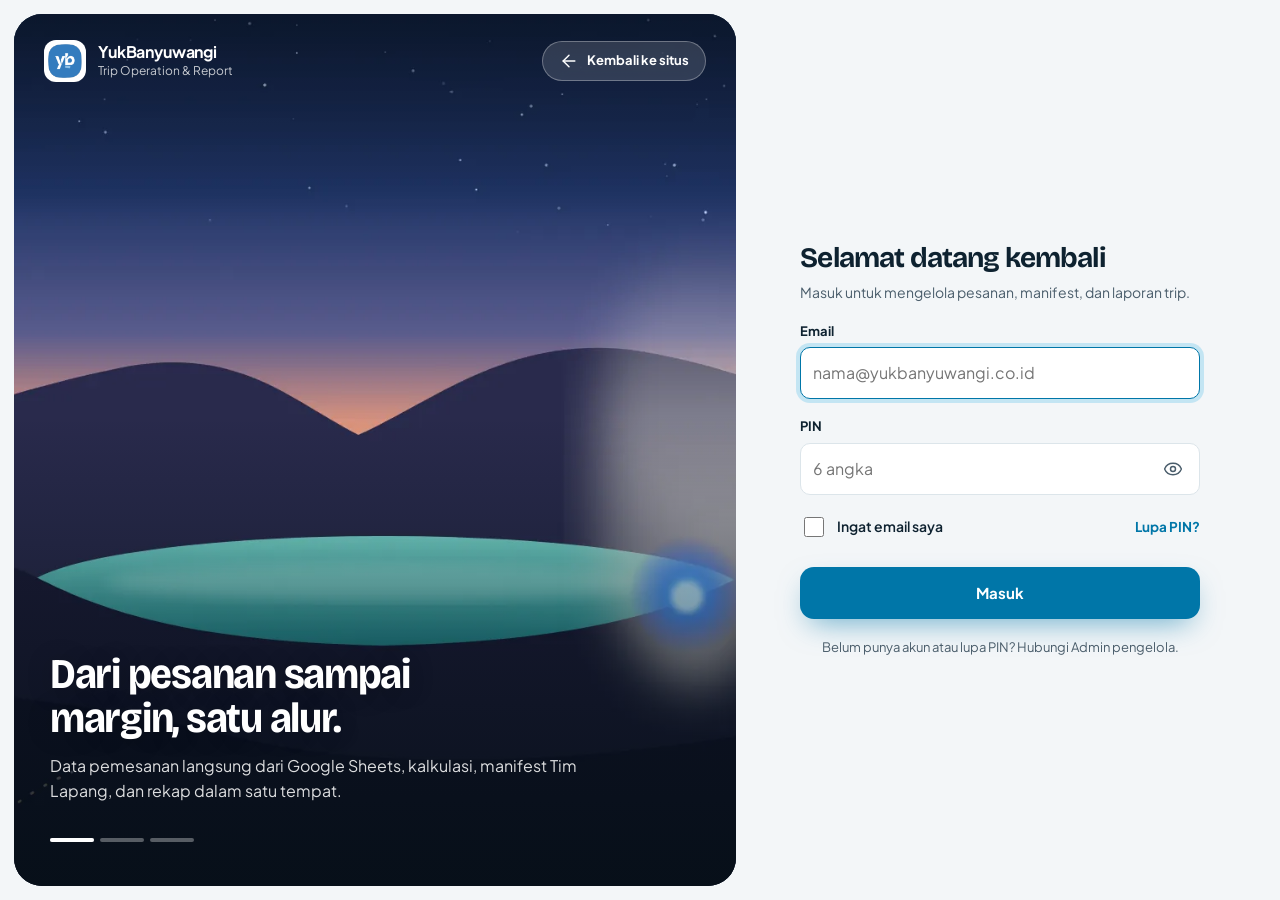
==== commit ad810c9c: "Versi 3" ====
--- a/index.html
+++ b/index.html
@@ -30,7 +30,7 @@
   <link rel="preconnect" href="https://script.google.com">
   <link rel="preconnect" href="https://script.googleusercontent.com" crossorigin>
   <link rel="stylesheet" href="https://fonts.googleapis.com/css2?family=Bricolage+Grotesque:opsz,wdth,wght@12..96,75..100,600..800&family=Plus+Jakarta+Sans:wght@400;500;600;700;800&display=swap">
-  <link rel="stylesheet" href="css/style.css?v=2.0.0">
+  <link rel="stylesheet" href="css/style.css?v=2.1.0">
 </head>
 <body>
   <div id="loader" role="status" aria-live="polite">
@@ -42,28 +42,29 @@
   <div id="app" aria-busy="true"></div>
   <div id="toasts" aria-live="polite"></div>
 
-  <script src="js/config.js?v=2.0.0" defer></script>
-  <script src="js/icons.js?v=2.0.0" defer></script>
-  <script src="js/engine.js?v=2.0.0" defer></script>
-  <script src="js/qr.js?v=2.0.0" defer></script>
-  <script src="js/core.js?v=2.0.0" defer></script>
-  <script src="js/demo.js?v=2.0.0" defer></script>
-  <script src="js/ui.js?v=2.0.0" defer></script>
-  <script src="js/charts.js?v=2.0.0" defer></script>
-  <script src="js/dokumen.js?v=2.0.0" defer></script>
-  <script src="js/pages/dashboard.js?v=2.0.0" defer></script>
-  <script src="js/pages/pesanan.js?v=2.0.0" defer></script>
-  <script src="js/pages/kalkulasi.js?v=2.0.0" defer></script>
-  <script src="js/pages/manifest.js?v=2.0.0" defer></script>
-  <script src="js/pages/kalender.js?v=2.0.0" defer></script>
-  <script src="js/pages/invoice.js?v=2.0.0" defer></script>
-  <script src="js/pages/tagihan.js?v=2.0.0" defer></script>
-  <script src="js/pages/rekap.js?v=2.0.0" defer></script>
-  <script src="js/pages/labarugi.js?v=2.0.0" defer></script>
-  <script src="js/pages/report.js?v=2.0.0" defer></script>
-  <script src="js/pages/wa.js?v=2.0.0" defer></script>
-  <script src="js/pages/pengaturan.js?v=2.0.0" defer></script>
-  <script src="js/pages/log.js?v=2.0.0" defer></script>
-  <script src="js/app.js?v=2.0.0" defer></script>
+  <script src="js/config.js?v=2.1.0" defer></script>
+  <script src="js/icons.js?v=2.1.0" defer></script>
+  <script src="js/engine.js?v=2.1.0" defer></script>
+  <script src="js/qr.js?v=2.1.0" defer></script>
+  <script src="js/core.js?v=2.1.0" defer></script>
+  <script src="js/demo.js?v=2.1.0" defer></script>
+  <script src="js/ui.js?v=2.1.0" defer></script>
+  <script src="js/charts.js?v=2.1.0" defer></script>
+  <script src="js/dokumen.js?v=2.1.0" defer></script>
+  <script src="js/pages/dashboard.js?v=2.1.0" defer></script>
+  <script src="js/pages/pesanan.js?v=2.1.0" defer></script>
+  <script src="js/pages/kalkulasi.js?v=2.1.0" defer></script>
+  <script src="js/pages/budgettl.js?v=2.1.0" defer></script>
+  <script src="js/pages/manifest.js?v=2.1.0" defer></script>
+  <script src="js/pages/kalender.js?v=2.1.0" defer></script>
+  <script src="js/pages/invoice.js?v=2.1.0" defer></script>
+  <script src="js/pages/tagihan.js?v=2.1.0" defer></script>
+  <script src="js/pages/rekap.js?v=2.1.0" defer></script>
+  <script src="js/pages/labarugi.js?v=2.1.0" defer></script>
+  <script src="js/pages/report.js?v=2.1.0" defer></script>
+  <script src="js/pages/wa.js?v=2.1.0" defer></script>
+  <script src="js/pages/pengaturan.js?v=2.1.0" defer></script>
+  <script src="js/pages/log.js?v=2.1.0" defer></script>
+  <script src="js/app.js?v=2.1.0" defer></script>
 </body>
 </html>
--- a/css/style.css
+++ b/css/style.css
@@ -1006,3 +1006,272 @@
   .lembar-wrap{overflow:auto}
 }
 @media (prefers-reduced-motion:reduce){ .masuk__kontur path{stroke-dashoffset:0} .kontur path{stroke-dasharray:none} }
+
+/* =====================================================================
+   v2.1 — Halaman masuk: slideshow foto + kartu masuk
+   ===================================================================== */
+.masuk2{min-height:100dvh;display:grid;grid-template-columns:minmax(0,1.18fr) minmax(400px,.82fr);grid-template-rows:auto minmax(0,1fr) auto;gap:0 14px;padding:14px;background:var(--c-bg)}
+.masuk2__panggung{grid-column:1;grid-row:1 / -1;position:relative;overflow:hidden;border-radius:28px;background:#0A2433;min-height:calc(100dvh - 28px);isolation:isolate}
+.masuk2__gambar{position:absolute;inset:0;opacity:0;transition:opacity 1.6s var(--ease)}
+.masuk2__gambar.on{opacity:1;z-index:1}
+.masuk2__gambar img{width:100%;height:100%;object-fit:cover;transform:scale(1.06);transform-origin:50% 50%}
+.masuk2__gambar.main img{animation:kb0 var(--durasi,8s) linear both}
+.masuk2__gambar.arah1.main img{animation-name:kb1}.masuk2__gambar.arah2.main img{animation-name:kb2}.masuk2__gambar.arah3.main img{animation-name:kb3}
+.masuk2__panggung.diam .masuk2__gambar img{animation:none!important;transform:none}
+.masuk2__gambar.galat{background:linear-gradient(160deg,#0B3B5A,#0A2433 60%,#123f52)}.masuk2__gambar.galat img{visibility:hidden}
+@keyframes kb0{from{transform:scale(1.04) translate(0,0)}to{transform:scale(1.16) translate(-2%,-1.5%)}}
+@keyframes kb1{from{transform:scale(1.16) translate(2%,1%)}to{transform:scale(1.04) translate(0,0)}}
+@keyframes kb2{from{transform:scale(1.1) translate(-2.5%,0)}to{transform:scale(1.14) translate(2.5%,-1%)}}
+@keyframes kb3{from{transform:scale(1.14) translate(1%,-2%)}to{transform:scale(1.05) translate(-1%,1.5%)}}
+.masuk2__redup{position:absolute;inset:0;z-index:2;pointer-events:none;background:linear-gradient(180deg,rgba(5,15,22,.5) 0%,rgba(5,15,22,0) 24%,rgba(5,15,22,0) 46%,rgba(5,15,22,.82) 100%)}
+.masuk2__atas{grid-column:1;grid-row:1;position:relative;z-index:1;display:flex;justify-content:space-between;align-items:center;gap:12px;padding:26px 30px 0;min-width:0}
+.masuk2__merek{display:flex;align-items:center;gap:12px;color:#fff;text-decoration:none;min-width:0}
+.masuk2__merek img{width:42px;height:42px;border-radius:12px;background:#fff;padding:4px;object-fit:contain;flex:none}
+.masuk2__merek b{display:block;font-size:16px;letter-spacing:-.01em;line-height:1.2}
+.masuk2__merek small{display:block;font-size:12px;color:rgba(255,255,255,.76);white-space:nowrap;overflow:hidden;text-overflow:ellipsis}
+.masuk2__situs{display:inline-flex;align-items:center;gap:8px;height:40px;padding:0 16px;border-radius:var(--r-pill);background:rgba(255,255,255,.14);border:1px solid rgba(255,255,255,.3);color:#fff;font-weight:700;font-size:13px;text-decoration:none;white-space:nowrap;-webkit-backdrop-filter:blur(10px);backdrop-filter:blur(10px);transition:background .18s}
+.masuk2__situs:hover{background:rgba(255,255,255,.26)}
+.masuk2__situs:focus-visible,.masuk2__titik button:focus-visible{outline:3px solid #fff;outline-offset:3px}
+.masuk2__teks{grid-column:1;grid-row:3;position:relative;z-index:1;padding:0 36px 34px;color:#fff;display:flex;flex-direction:column;gap:24px;min-width:0}
+.masuk2__judul{font-family:var(--font-display);font-weight:700;font-size:clamp(30px,3.3vw,56px);line-height:1.04;letter-spacing:-.03em;max-width:17ch;text-wrap:balance;color:#fff;font-variation-settings:"wdth" 92;text-shadow:0 2px 24px rgba(0,0,0,.25)}
+.masuk2__sub{margin-top:12px;max-width:46ch;font-size:16px;line-height:1.6;color:rgba(255,255,255,.86)}
+.masuk2__sub:empty{display:none}
+.masuk2__judul-wrap.ganti{animation:teks-masuk .8s var(--ease) both}
+@keyframes teks-masuk{from{opacity:0;transform:translateY(14px)}to{opacity:1;transform:none}}
+.masuk2__titik{display:flex;gap:6px}
+.masuk2__titik button{width:44px;height:24px;padding:0;border:0;background:none;cursor:pointer;display:flex;align-items:center}
+.masuk2__titik i{display:block;width:100%;height:4px;border-radius:4px;background:rgba(255,255,255,.32);position:relative;overflow:hidden}
+.masuk2__titik i::after{content:"";position:absolute;inset:0;background:#fff;transform:scaleX(0);transform-origin:left}
+.masuk2__titik [aria-selected="true"] i::after{transform:scaleX(1)}
+.masuk2__titik .jalan i::after{animation:isi-titik var(--durasi,6s) linear both}
+@keyframes isi-titik{from{transform:scaleX(0)}to{transform:scaleX(1)}}
+.masuk2__kartu{grid-column:2;grid-row:1 / -1;display:flex;align-items:center;justify-content:center;padding:32px 24px}
+.masuk2__form{width:min(400px,100%);display:flex;flex-direction:column;gap:18px}
+.masuk2__salam h2{font-family:var(--font-display);font-size:clamp(26px,2.2vw,34px);line-height:1.1;letter-spacing:-.03em;font-weight:700;text-wrap:balance}
+.masuk2__salam p{margin-top:8px;color:var(--c-text-muted);line-height:1.55}
+.masuk2__salam p:empty{display:none}
+.masuk2__pin{position:relative}
+.masuk2__pin .input{padding-right:56px;font-variant-numeric:tabular-nums}
+.masuk2__mata{position:absolute;right:6px;top:50%;transform:translateY(-50%);width:42px;height:42px;border:0;border-radius:12px;background:none;color:var(--c-text-muted);display:grid;place-items:center;cursor:pointer}
+.masuk2__mata:hover{background:var(--c-surface-2);color:var(--c-text)}
+.masuk2__mata:focus-visible{outline:3px solid var(--c-primary-soft);outline-offset:1px}
+.masuk2__pin.shake{animation:shake .4s}
+.masuk2__baris{display:flex;justify-content:space-between;align-items:center;gap:12px;margin-top:-8px;flex-wrap:wrap}
+.masuk2__tombol{background:var(--c-primary);color:#fff;box-shadow:var(--shadow-hero)}
+.masuk2__tombol:hover{background:var(--c-primary-hover)}
+.masuk2__bantu{font-size:13px;color:var(--c-text-muted);text-align:center;line-height:1.55}
+.masuk2__bantu:empty{display:none}
+.link-btn{background:none;border:0;padding:10px 0;color:var(--c-primary);font:inherit;font-weight:700;font-size:13.5px;cursor:pointer;text-decoration:underline;text-decoration-color:transparent;text-underline-offset:3px;transition:text-decoration-color .15s}
+.link-btn:hover{text-decoration-color:currentColor}
+.link-btn:focus-visible{outline:3px solid var(--c-primary-soft);outline-offset:2px;border-radius:4px}
+:root[data-theme="dark"] .link-btn{color:var(--c-primary-soft)}
+@media (prefers-reduced-motion:reduce){ .masuk2__gambar img{animation:none!important;transform:none} .masuk2__gambar{transition-duration:.3s} .masuk2__titik .jalan i::after{animation:none} .masuk2__judul-wrap.ganti{animation:none} }
+@media (max-width:1080px){ .masuk2{grid-template-columns:minmax(0,1fr) minmax(360px,.95fr)} .masuk2__teks{padding:0 26px 26px} .masuk2__atas{padding:22px 24px 0} }
+@media (max-width:860px){
+  .masuk2{grid-template-columns:1fr;grid-template-rows:auto minmax(0,1fr) auto;padding:0;gap:0}
+  .masuk2__panggung{grid-row:1 / 3;border-radius:0 0 28px 28px;min-height:min(56svh,480px)}
+  .masuk2__atas{padding:max(16px,env(safe-area-inset-top)) 16px 0}
+  .masuk2__merek small{display:none}
+  .masuk2__situs{height:36px;padding:0 12px;font-size:12.5px}
+  .masuk2__teks{grid-row:2;align-self:end;padding:0 20px 24px;gap:16px}
+  .masuk2__judul{font-size:clamp(25px,7.2vw,34px)}
+  .masuk2__sub{font-size:14px;margin-top:8px}
+  .masuk2__kartu{grid-column:1;grid-row:3;align-items:flex-start;padding:24px 16px calc(32px + env(safe-area-inset-bottom))}
+  .masuk2__salam h2{font-size:26px}
+}
+@media (max-width:380px){ .masuk2__situs span{display:none} .masuk2__situs{width:36px;padding:0;justify-content:center} }
+
+/* =====================================================================
+   v2.1 — Pratinjau dokumen: panel samping (klik) & penampil layar penuh
+   ===================================================================== */
+html.kunci-gulir,html.kunci-gulir body{overflow:hidden}
+.mf-samping--gulir{overflow-y:auto;overscroll-behavior:contain;scrollbar-width:thin;padding-right:2px}
+.mf-samping--gulir > *{flex:none}
+.mf-samping--gulir .kertas-panel{flex:none;min-height:0}
+.mf-samping--gulir .kertas-tumpuk{flex:none;overflow:visible;min-height:0}
+.lembar-panel{gap:10px}
+.lembar-panel__kertas{display:block;position:relative;width:100%;padding:0;border:0;background:none;cursor:zoom-in;border-radius:4px;text-align:left}
+.lembar-panel__kertas .kertas{display:block;transition:box-shadow .2s,transform .2s var(--ease)}
+.lembar-panel__kertas:hover .kertas{box-shadow:0 16px 36px -14px rgba(10,36,51,.6);transform:translateY(-2px)}
+.lembar-panel__kertas:focus-visible{outline:3px solid var(--c-primary);outline-offset:4px}
+.lembar-panel__perbesar{position:absolute;left:50%;bottom:14px;transform:translateX(-50%);display:inline-flex;align-items:center;gap:6px;padding:8px 14px;border-radius:var(--r-pill);background:rgba(10,36,51,.86);color:#fff;font-size:12.5px;font-weight:700;white-space:nowrap;box-shadow:0 8px 20px -8px rgba(0,0,0,.5);pointer-events:none;transition:background .15s}
+.lembar-panel__kertas:hover .lembar-panel__perbesar{background:var(--c-primary)}
+.lembar-panel__nav{display:flex;align-items:center;justify-content:center;gap:6px;font-size:13px;font-weight:700;color:var(--c-text-muted);font-variant-numeric:tabular-nums}
+.lembar-panel__nav .icon-btn:disabled{opacity:.35;cursor:default}
+.penampil{position:fixed;inset:0;z-index:205;display:grid;grid-template-columns:minmax(0,1fr);grid-template-rows:auto minmax(0,1fr) auto;background:rgba(5,14,20,.95);color:#E6F2F8;opacity:0;transition:opacity .2s var(--ease)}
+.penampil.penampil--buka{opacity:1}
+.penampil__atas{display:flex;align-items:center;gap:12px;padding:12px 16px;padding-top:max(12px,env(safe-area-inset-top));border-bottom:1px solid rgba(255,255,255,.08)}
+.penampil__judul{flex:1;min-width:0;display:flex;flex-direction:column}
+.penampil__judul b{font-size:15px}.penampil__judul small{font-size:12px;color:rgba(230,242,248,.68)}
+.penampil__alat{display:flex;align-items:center;gap:8px;flex:none}
+.penampil .btn--ghost,.penampil .btn--soft{background:rgba(255,255,255,.08);border-color:rgba(255,255,255,.22);color:#fff}
+.penampil .btn--ghost:hover,.penampil .btn--soft:hover{background:rgba(255,255,255,.16)}
+.penampil .icon-btn{color:#fff}.penampil .icon-btn:hover{background:rgba(255,255,255,.1)}
+.penampil button:focus-visible{outline:3px solid var(--c-primary-soft);outline-offset:2px}
+.penampil__panggung{position:relative;min-height:0;display:grid;grid-template-columns:72px minmax(0,1fr) 72px;align-items:center}
+.penampil__nav{justify-self:center;width:48px;height:48px;border-radius:50%;border:1px solid rgba(255,255,255,.22);background:rgba(255,255,255,.08);color:#fff;display:grid;place-items:center;cursor:pointer;transition:background .15s,opacity .15s}
+.penampil__nav:hover:not(:disabled){background:rgba(255,255,255,.18)}
+.penampil__nav:disabled{opacity:.22;cursor:default}
+.penampil__jendela{height:100%;min-width:0;overflow:hidden;touch-action:pan-y}
+.penampil__jalur{display:flex;height:100%;transition:transform .38s var(--ease);will-change:transform}
+.penampil__hal{flex:0 0 100%;height:100%;overflow:auto;overscroll-behavior:contain;display:flex;justify-content:center;align-items:flex-start;padding:20px 12px 28px}
+.penampil__hal .kertas{flex:none;width:min(100%,calc((100dvh - 200px) * 210 / 297));box-shadow:0 24px 60px -20px rgba(0,0,0,.7)}
+.penampil--lebar .penampil__hal .kertas{width:min(100%,1040px)}
+.penampil__bawah{display:flex;flex-direction:column;align-items:center;gap:8px;padding:10px 16px;padding-bottom:max(10px,env(safe-area-inset-bottom));border-top:1px solid rgba(255,255,255,.08)}
+.penampil__no{font-size:13px;font-weight:700;font-variant-numeric:tabular-nums;color:rgba(230,242,248,.85)}
+.penampil__mini{display:flex;gap:8px;overflow-x:auto;max-width:100%;padding:2px;scrollbar-width:thin}
+.penampil__thumb{flex:none;width:46px;min-height:36px;padding:0;border:2px solid transparent;border-radius:6px;background:rgba(255,255,255,.08);color:#fff;cursor:pointer;display:flex;flex-direction:column;align-items:center;overflow:hidden;transition:border-color .15s}
+.penampil__thumb .kertas{display:block;width:100%;border-radius:0;box-shadow:none;pointer-events:none}
+.penampil__thumb i{font-style:normal;font-size:10px;font-weight:700;padding:2px 0;line-height:1.3}
+.penampil__thumb:not(:has(.kertas)){justify-content:center}
+.penampil__thumb.on{border-color:var(--c-primary-soft)}
+@media (max-width:720px){
+  .penampil__panggung{grid-template-columns:minmax(0,1fr)}
+  .penampil__nav{display:none}
+  .penampil__hal{padding:12px 8px 16px}
+  .penampil__hal .kertas{width:100%}
+  .penampil__alat .btn span{display:none}
+}
+
+/* =====================================================================
+   v2.1 — Budgeting Tim Lapang
+   ===================================================================== */
+.bt-kepala,.bt{display:grid;grid-template-columns:76px minmax(0,2fr) minmax(112px,1fr) minmax(112px,1fr) 44px;gap:8px;align-items:center}
+.bt-kepala{padding:0 8px 6px;font-size:10.5px;font-weight:700;letter-spacing:.05em;text-transform:uppercase;color:var(--c-text-muted)}
+.bt-daftar{display:flex;flex-direction:column;gap:6px}
+.bt{padding:6px 8px;border-radius:var(--r-sm);background:var(--c-surface-2);border:1px solid transparent}
+.bt .input{min-height:38px;font-size:13.5px}
+.bt__urut{display:flex;gap:2px}
+.bt__urut .icon-btn{width:36px;height:38px;border-radius:8px}
+.bt__urut .icon-btn:disabled{opacity:.3;cursor:default}
+.bt__l{display:none}
+.bt--judul{grid-template-columns:76px minmax(0,1fr) auto 44px;background:var(--c-primary-tint);border-color:color-mix(in srgb,var(--c-primary) 18%,transparent)}
+.bt--judul .input{font-weight:800;text-transform:uppercase;letter-spacing:.03em;background:var(--c-surface)}
+.bt__tanda{display:inline-flex;align-items:center;gap:6px;font-size:12px;font-weight:700;color:var(--c-primary-dark);white-space:nowrap}
+:root[data-theme="dark"] .bt__tanda{color:var(--c-primary-soft)}
+.bt-pdf{background:#fff;color:#111;border-radius:6px;padding:14px;box-shadow:0 8px 24px -14px rgba(10,36,51,.45);overflow-x:auto}
+.bt-pdf__judul{display:block;text-align:center;font-weight:800;letter-spacing:.08em;font-size:12px;margin-bottom:8px}
+.bt-pdf table{width:100%;min-width:0;table-layout:fixed;border-collapse:collapse;font-size:11px;font-variant-numeric:tabular-nums}
+.bt-pdf th:first-child{width:50%}
+.bt-pdf td{white-space:normal;overflow-wrap:anywhere}
+.bt-pdf th,.bt-pdf td{border:1px solid #2b2b2b;padding:4px 6px;text-align:left}
+.bt-pdf th{font-weight:800;background:#f1f1f1;font-size:10.5px}
+.bt-pdf td.num,.bt-pdf th:not(:first-child){text-align:right}
+.bt-pdf tr.judul td{font-weight:800;background:#f6f6f6}
+.bt-pdf tr.total td{font-weight:800;background:#ececec}
+.salin-daftar{display:flex;flex-direction:column;gap:6px;max-height:min(52vh,460px);overflow:auto;margin:0 -4px;padding:0 4px}
+.salin-item{display:grid;grid-template-columns:20px minmax(0,1fr) auto;gap:12px;padding:10px 12px;border-radius:var(--r-sm);background:var(--c-surface-2);border:1px solid var(--c-border);font-weight:600}
+.salin-item:has(input:checked){border-color:var(--c-primary-soft);background:var(--c-primary-tint)}
+.salin-item .num{font-weight:800}
+.salin-item .row__text{display:flex;flex-direction:column;gap:2px;min-width:0}
+.salin-item small{font-weight:500;font-size:12px}
+@media (max-width:1180px){ .ringkas-kal--3{flex-direction:row;flex-wrap:wrap} .ringkas-kal--3 > div{flex:1 1 150px;border-bottom:0;padding-bottom:0} }
+@media (max-width:720px){
+  .bt{grid-template-columns:minmax(0,1fr) minmax(0,1fr) 44px;padding:10px}
+  .bt__ket{grid-column:1 / 3;grid-row:1}
+  .bt__hapus{grid-column:3;grid-row:1}
+  .bt__urut{grid-column:3;grid-row:2;flex-direction:column;align-self:end}
+  .bt__urut .icon-btn{width:44px;height:30px}
+  .bt__l{display:block;font-size:10.5px;font-weight:700;color:var(--c-text-muted);margin-bottom:3px;letter-spacing:.03em}
+  .bt--judul{grid-template-columns:minmax(0,1fr) minmax(0,1fr) 44px}
+  .bt--judul .bt__tanda{grid-column:1 / 3;grid-row:2}
+}
+
+/* =====================================================================
+   v2.1 — Kalkulasi tanpa kolom TL, langkah alur 6, rekap per tab
+   ===================================================================== */
+.ki-kepala,.ki{grid-template-columns:minmax(160px,2.2fr) minmax(100px,1fr) minmax(92px,.9fr) minmax(96px,.9fr) minmax(170px,1.4fr) 44px}
+.ki-kepala--tanpa,.ki-daftar--tanpa .ki{grid-template-columns:minmax(160px,2.2fr) minmax(100px,1fr) minmax(92px,.9fr) minmax(170px,1.4fr) 44px}
+.steps--6{grid-template-columns:repeat(6,minmax(0,1fr))}
+.rk-judul{display:flex;flex-wrap:wrap;align-items:baseline;gap:4px 14px;margin:2px 0 4px}
+.rk-judul h2{font-family:var(--font-display);font-size:clamp(22px,2vw,30px);font-weight:800;letter-spacing:.04em}
+.rk-judul span{color:var(--c-text-muted);font-size:13.5px}
+.rk-bagian--kosong{background:var(--c-surface-2);border-style:dashed;box-shadow:none}
+.rk-bagian--kosong .rk-bagian__h{padding:16px 20px}
+.rk-bagian--kosong h2{color:var(--c-text-muted)}
+@media (max-width:1180px){
+  .ki,.ki-daftar--tanpa .ki{grid-template-columns:repeat(6,minmax(0,1fr))}
+  .ki-daftar--tanpa .ki__uang,.ki-daftar--tanpa .ki__kol{grid-column:span 2}
+}
+@media (max-width:720px){
+  .ki,.ki-daftar--tanpa .ki{grid-template-columns:repeat(2,minmax(0,1fr))}
+  .ki-daftar--tanpa .ki__uang,.ki-daftar--tanpa .ki__kol{grid-column:span 1}
+  .ki-daftar--tanpa .ki__kol{grid-column:1 / -1}
+  .steps--6{grid-template-columns:repeat(3,minmax(0,1fr));gap:4px}
+  .steps--6 li{padding:8px 6px}.steps--6 li small{display:none}.steps--6 li b{font-size:11.5px}
+  .card__head{flex-wrap:wrap}.card__head > .card__title{flex:1 1 240px}
+}
+
+/* =====================================================================
+   v2.1 — Pengaturan: halaman masuk, WhatsApp Business API & Qontak
+   ===================================================================== */
+.slide-baris{display:grid;grid-template-columns:168px minmax(0,1fr);gap:14px;padding:12px;border:1px solid var(--c-border);border-radius:var(--r-md);background:var(--c-surface-2)}
+.slide-baris__img{position:relative;aspect-ratio:3 / 2;border-radius:10px;overflow:hidden;background:var(--c-ink);display:grid;place-items:center;align-self:start}
+.slide-baris__img img{width:100%;height:100%;object-fit:cover}
+.slide-baris__no{position:absolute;top:6px;left:6px;min-width:24px;height:24px;padding:0 6px;border-radius:var(--r-pill);background:rgba(255,255,255,.92);color:#0E2230;font-size:12px;font-weight:800;display:grid;place-items:center}
+.slide-baris__isi{display:flex;flex-direction:column;gap:8px;min-width:0}
+.slide-baris__isi .textarea{min-height:64px}
+.pm{position:relative;aspect-ratio:16 / 10;border-radius:14px;overflow:hidden;background:var(--c-bg);border:1px solid var(--c-border)}
+.pm__img,.pm__redup{position:absolute;top:6px;bottom:6px;left:6px;right:42%;border-radius:10px;overflow:hidden}
+.pm__img{opacity:0;transition:opacity 1s var(--ease);background:var(--c-ink)}
+.pm__img.on{opacity:1}
+.pm__img img{width:100%;height:100%;object-fit:cover}
+.pm__img.gerak.on img{animation:kb0 9s linear both}
+.pm__redup{background:linear-gradient(180deg,rgba(5,15,22,.2),rgba(5,15,22,0) 40%,rgba(5,15,22,.8));pointer-events:none}
+.pm__teks{position:absolute;left:16px;bottom:14px;width:calc(58% - 34px);color:#fff;display:flex;flex-direction:column;gap:3px}
+.pm__teks b{font-family:var(--font-display);font-size:14px;line-height:1.1;letter-spacing:-.02em;display:-webkit-box;-webkit-line-clamp:3;-webkit-box-orient:vertical;overflow:hidden}
+.pm__teks > span{font-size:10px;opacity:.85;display:-webkit-box;-webkit-line-clamp:2;-webkit-box-orient:vertical;overflow:hidden}
+.pm__titik{display:flex;gap:3px;margin-top:4px;font-style:normal}
+.pm__titik em{width:14px;height:3px;border-radius:2px;background:rgba(255,255,255,.35)}
+.pm__titik em.on{background:#fff}
+.pm__kartu{position:absolute;top:6px;bottom:6px;right:6px;width:calc(42% - 12px);display:flex;flex-direction:column;justify-content:center;gap:6px;padding:8px}
+.pm__kartu b{font-size:11px;line-height:1.2;color:var(--c-text)}
+.pm__kartu span{height:14px;border-radius:4px;background:var(--c-surface);border:1px solid var(--c-border)}
+.pm__kartu i{height:16px;border-radius:5px;background:var(--c-primary)}
+.pilih-kartu{display:grid;grid-template-columns:repeat(auto-fit,minmax(min(100%,240px),1fr));gap:10px}
+.pilih-kartu__opsi{position:relative;display:flex;align-items:flex-start;gap:12px;padding:14px;border:1px solid var(--c-border);border-radius:var(--r-md);background:var(--c-surface);cursor:pointer;transition:border-color .15s,box-shadow .15s}
+.pilih-kartu__opsi input{position:absolute;opacity:0;pointer-events:none}
+.pilih-kartu__opsi:hover{border-color:var(--c-primary-soft)}
+.pilih-kartu__opsi.on{border-color:var(--c-primary);box-shadow:0 0 0 3px var(--c-primary-tint)}
+.pilih-kartu__opsi:has(input:focus-visible){outline:3px solid var(--c-primary-soft);outline-offset:2px}
+.pilih-kartu__opsi .row__text{display:flex;flex-direction:column;gap:2px;min-width:0;flex:1}
+.pilih-kartu__opsi small{font-size:12.5px;line-height:1.45}
+.pilih-kartu__opsi .badge{flex:none}
+.daftar-catatan{margin:4px 0 0;padding-left:18px;display:flex;flex-direction:column;gap:8px;font-size:13.5px;line-height:1.5;color:var(--c-text-muted)}
+.daftar-catatan li::marker{color:var(--c-primary)}
+.tpl-daftar{border-top:1px solid var(--c-border)}
+.tpl-baris{display:grid;grid-template-columns:minmax(180px,1fr) minmax(0,1.8fr);gap:10px 16px;padding:14px 20px;border-bottom:1px solid var(--c-border)}
+.tpl-baris:last-child{border-bottom:0}
+.tpl-baris__info{display:flex;flex-direction:column;gap:2px;min-width:0}
+.tpl-baris__info small{font-size:12px}
+.tpl-baris__isi{display:flex;flex-wrap:wrap;gap:8px;align-items:center;min-width:0}
+.tpl-baris__isi .input{flex:1 1 220px;min-width:0;min-height:40px}
+.tpl-baris__isi .select{width:96px;min-height:40px}
+.tpl-baris__isi .switch{min-height:40px;font-size:13px}
+.tpl-cocok{font-size:12px;font-weight:700;color:var(--c-text-muted)}
+.tpl-cocok:empty{display:none}
+.tpl-cocok.ok{color:var(--c-ok-text)}.tpl-cocok.warn{color:var(--c-warn)}
+.tpl-baris__var{grid-column:1 / -1;display:flex;flex-wrap:wrap;align-items:center;gap:8px}
+.tpl-baris__var .chips{gap:6px}
+.tpl-baris__var .chip{min-height:32px;padding:0 10px;font-size:12.5px}
+.chip--tambah{border-style:dashed;background:transparent}
+.chip--tambah:hover{border-color:var(--c-primary);color:var(--c-primary)}
+.qp-baris{display:grid;grid-template-columns:minmax(0,1fr) auto minmax(0,1.2fr) 44px;gap:8px;align-items:center}
+.qp-baris .input,.qp-baris .select{min-height:40px}
+.qk-status{display:grid;grid-template-columns:repeat(3,minmax(0,1fr));gap:8px}
+.qk-status > div{background:var(--c-surface-2);border:1px solid var(--c-border);border-radius:var(--r-sm);padding:10px 12px}
+.qk-status b{display:block;font-size:20px;font-family:var(--font-head);letter-spacing:-.01em}
+.qk-status b.ok{color:var(--c-ok-text)}.qk-status b.danger{color:var(--c-danger)}
+.qk-status small{font-size:12px;color:var(--c-text-muted)}
+@media (max-width:720px){
+  .slide-baris{grid-template-columns:1fr}
+  .slide-baris__img{max-width:100%}
+  .tpl-baris{grid-template-columns:1fr;padding:14px 16px}
+  .qp-baris{grid-template-columns:minmax(0,1fr) 44px}
+  .qp-baris > span{display:none}
+  .qp-baris .select{grid-column:1;grid-row:2}
+  .qp-baris .icon-btn{grid-column:2;grid-row:1}
+}
+.field > label.switch,.field > label.check{justify-content:flex-start;font-weight:600}
+.penampil > *{min-width:0}
+@media (max-width:720px){ .rh-baris{flex-wrap:wrap} .rh-baris .input{flex:1 1 100%} }
